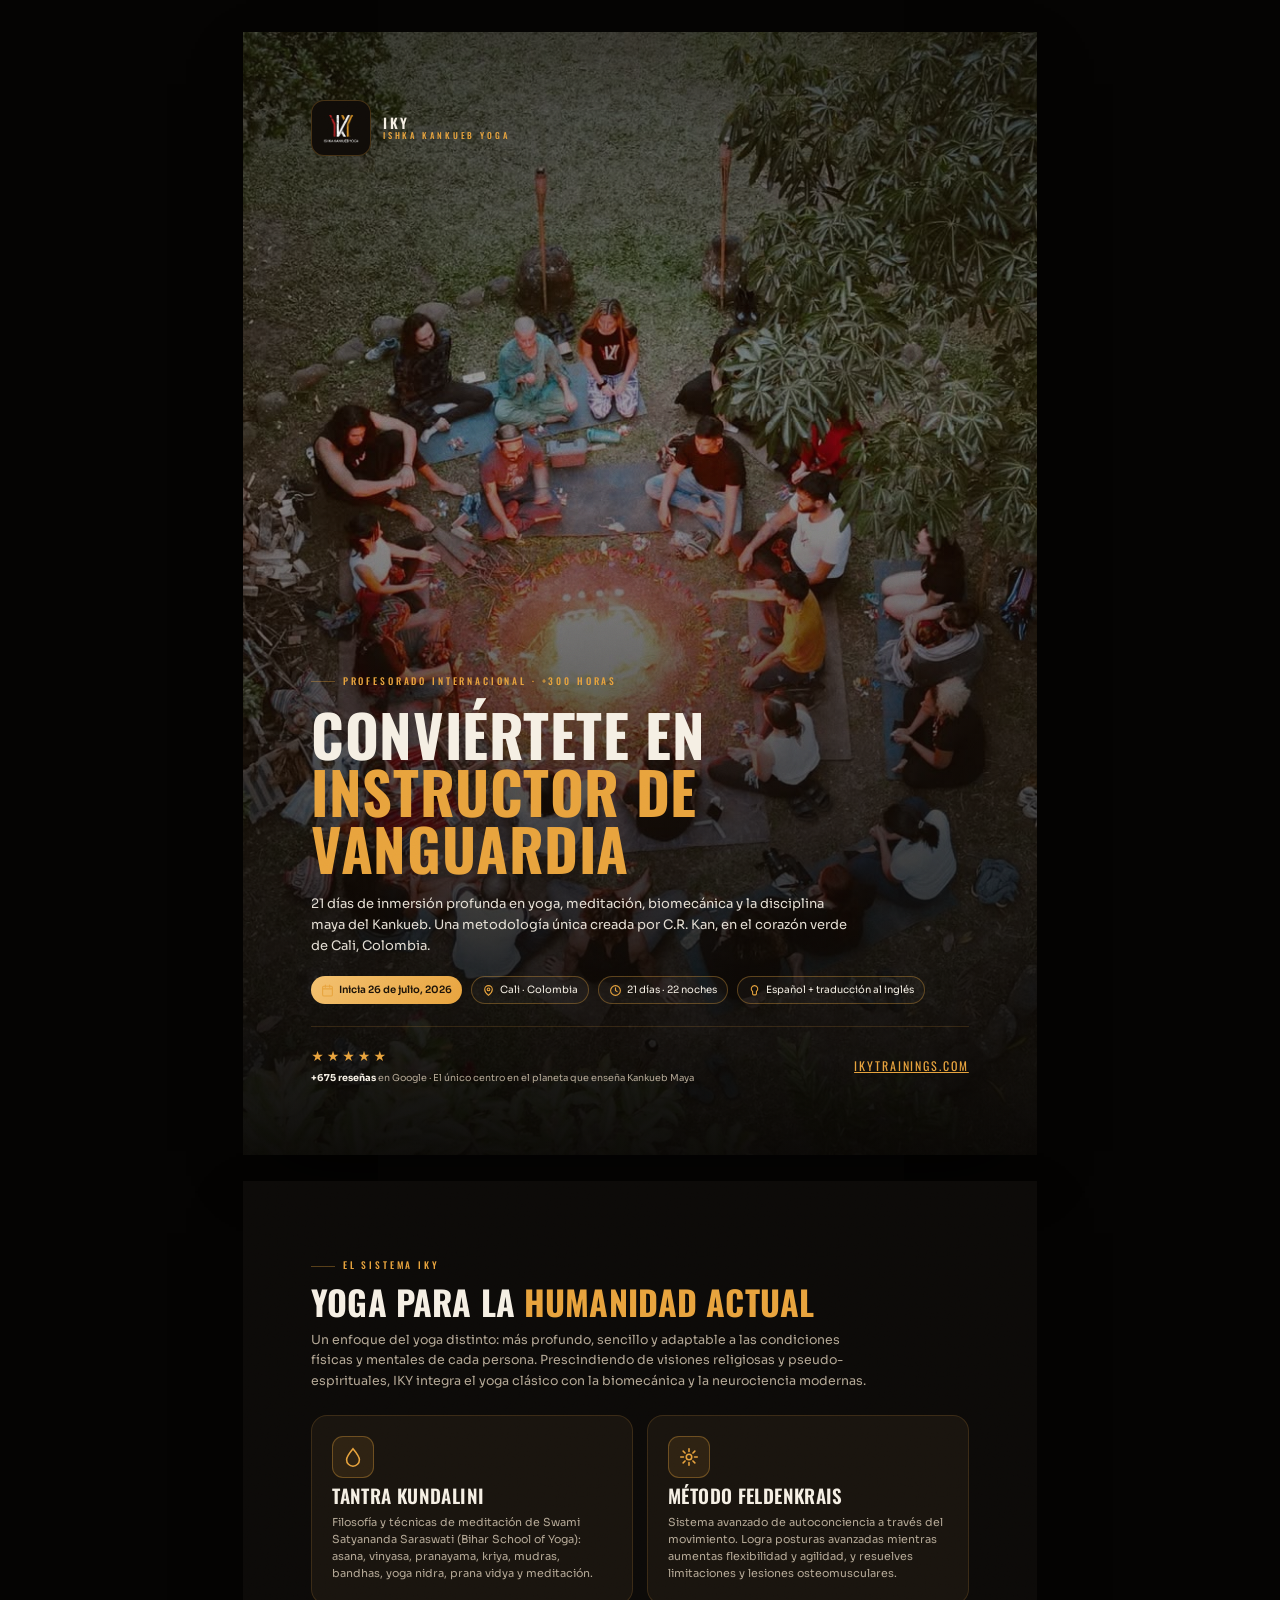
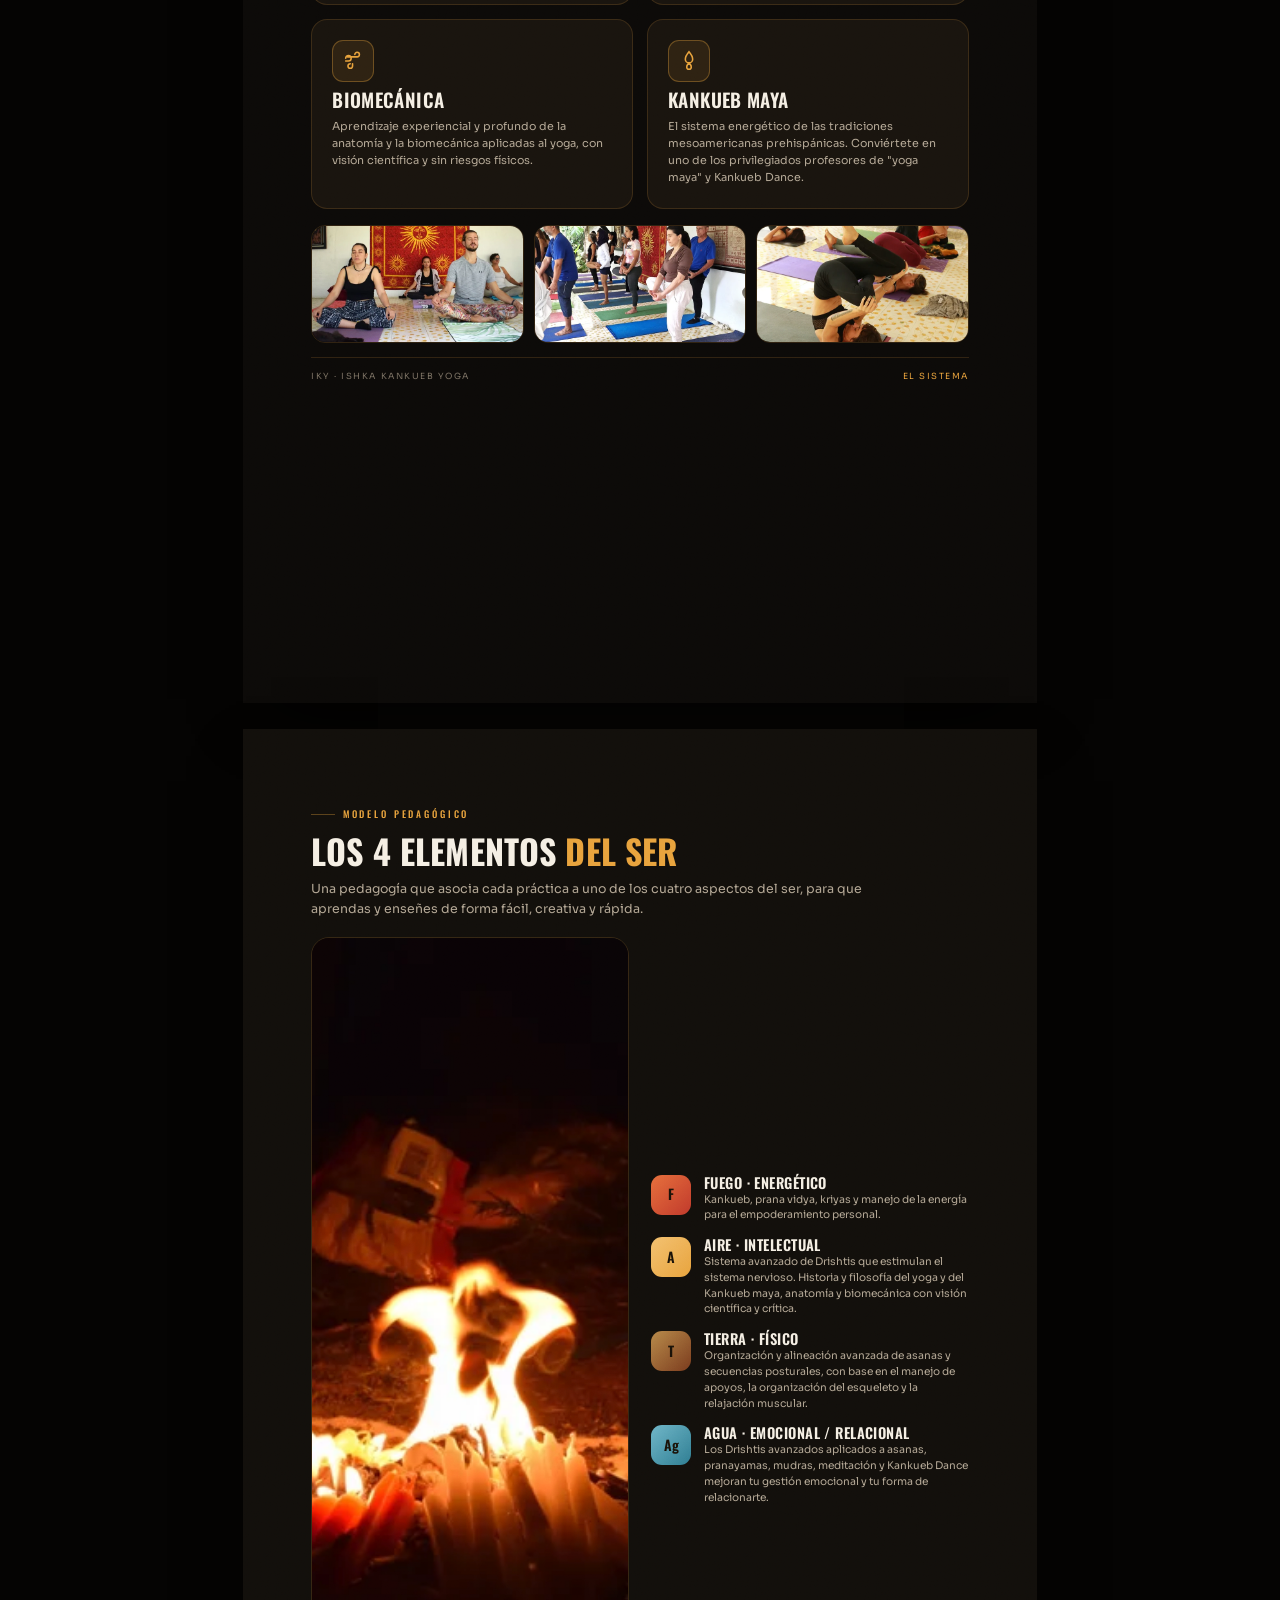
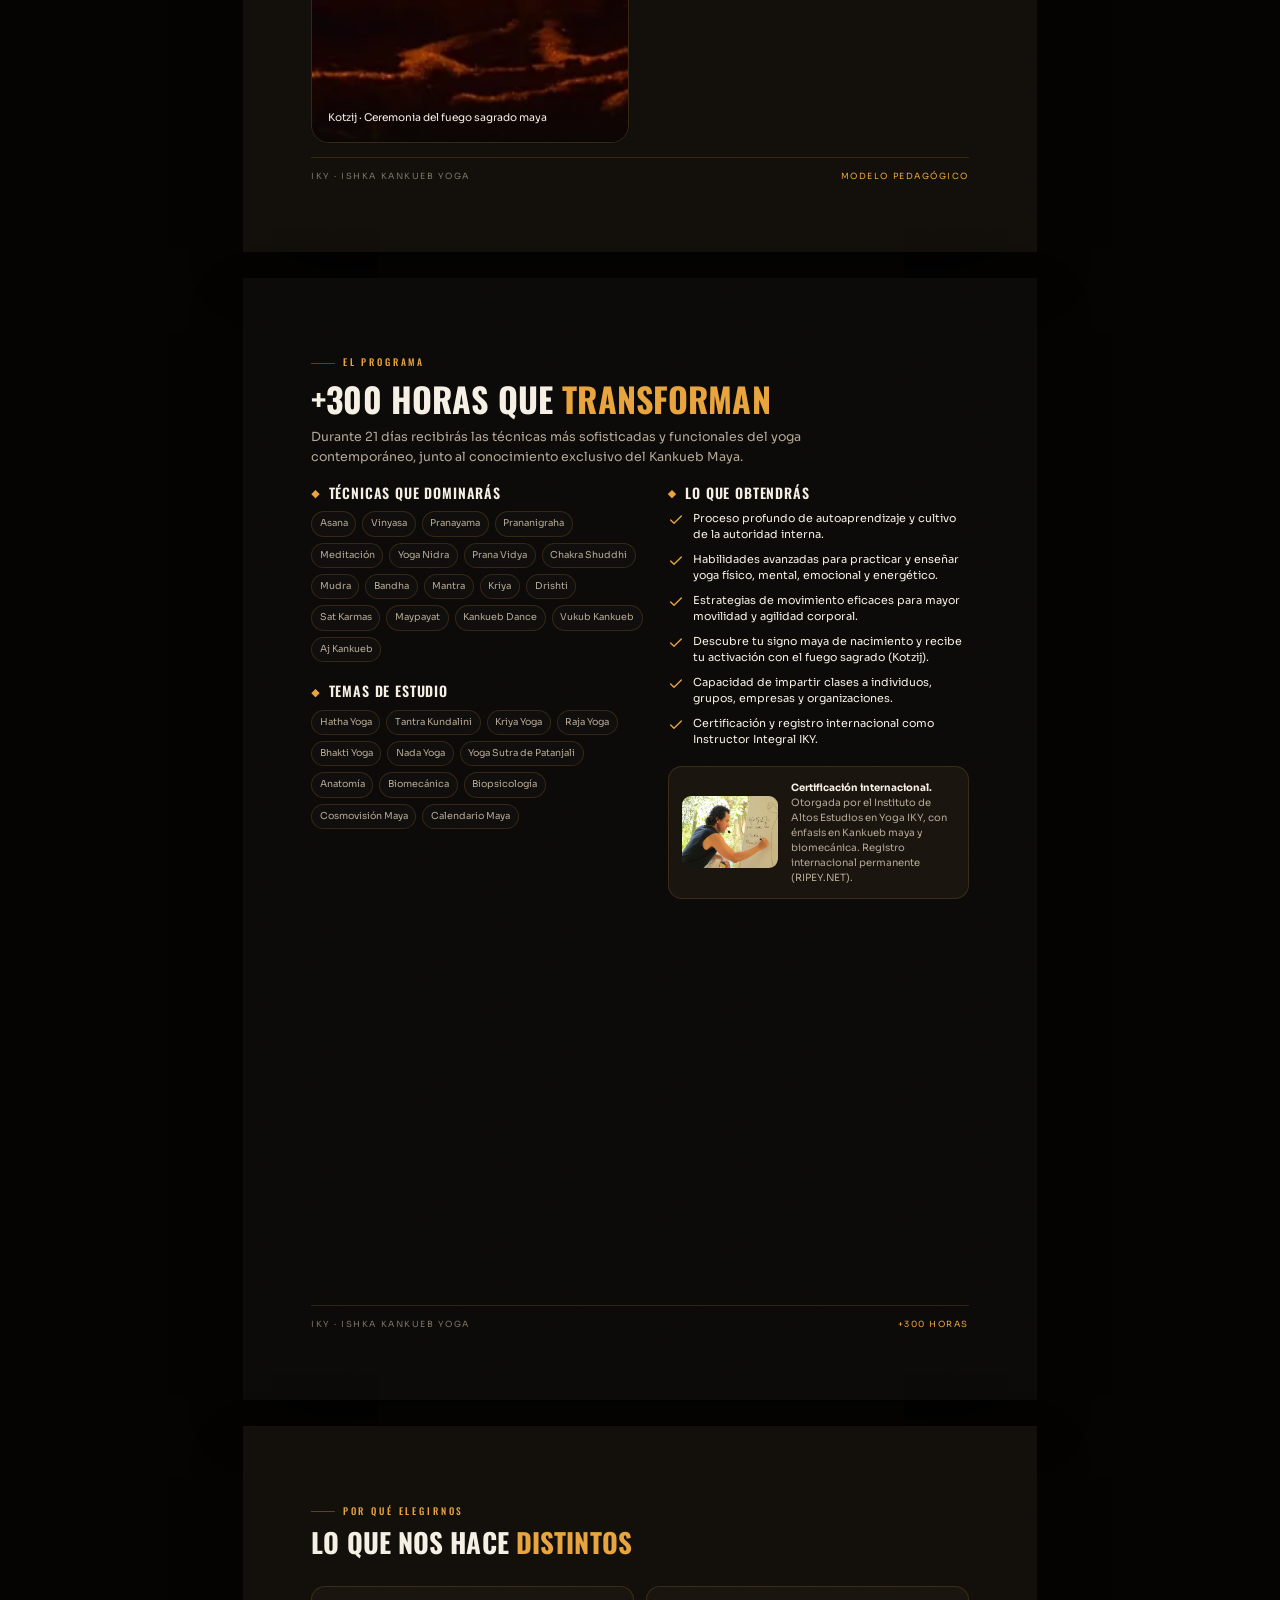
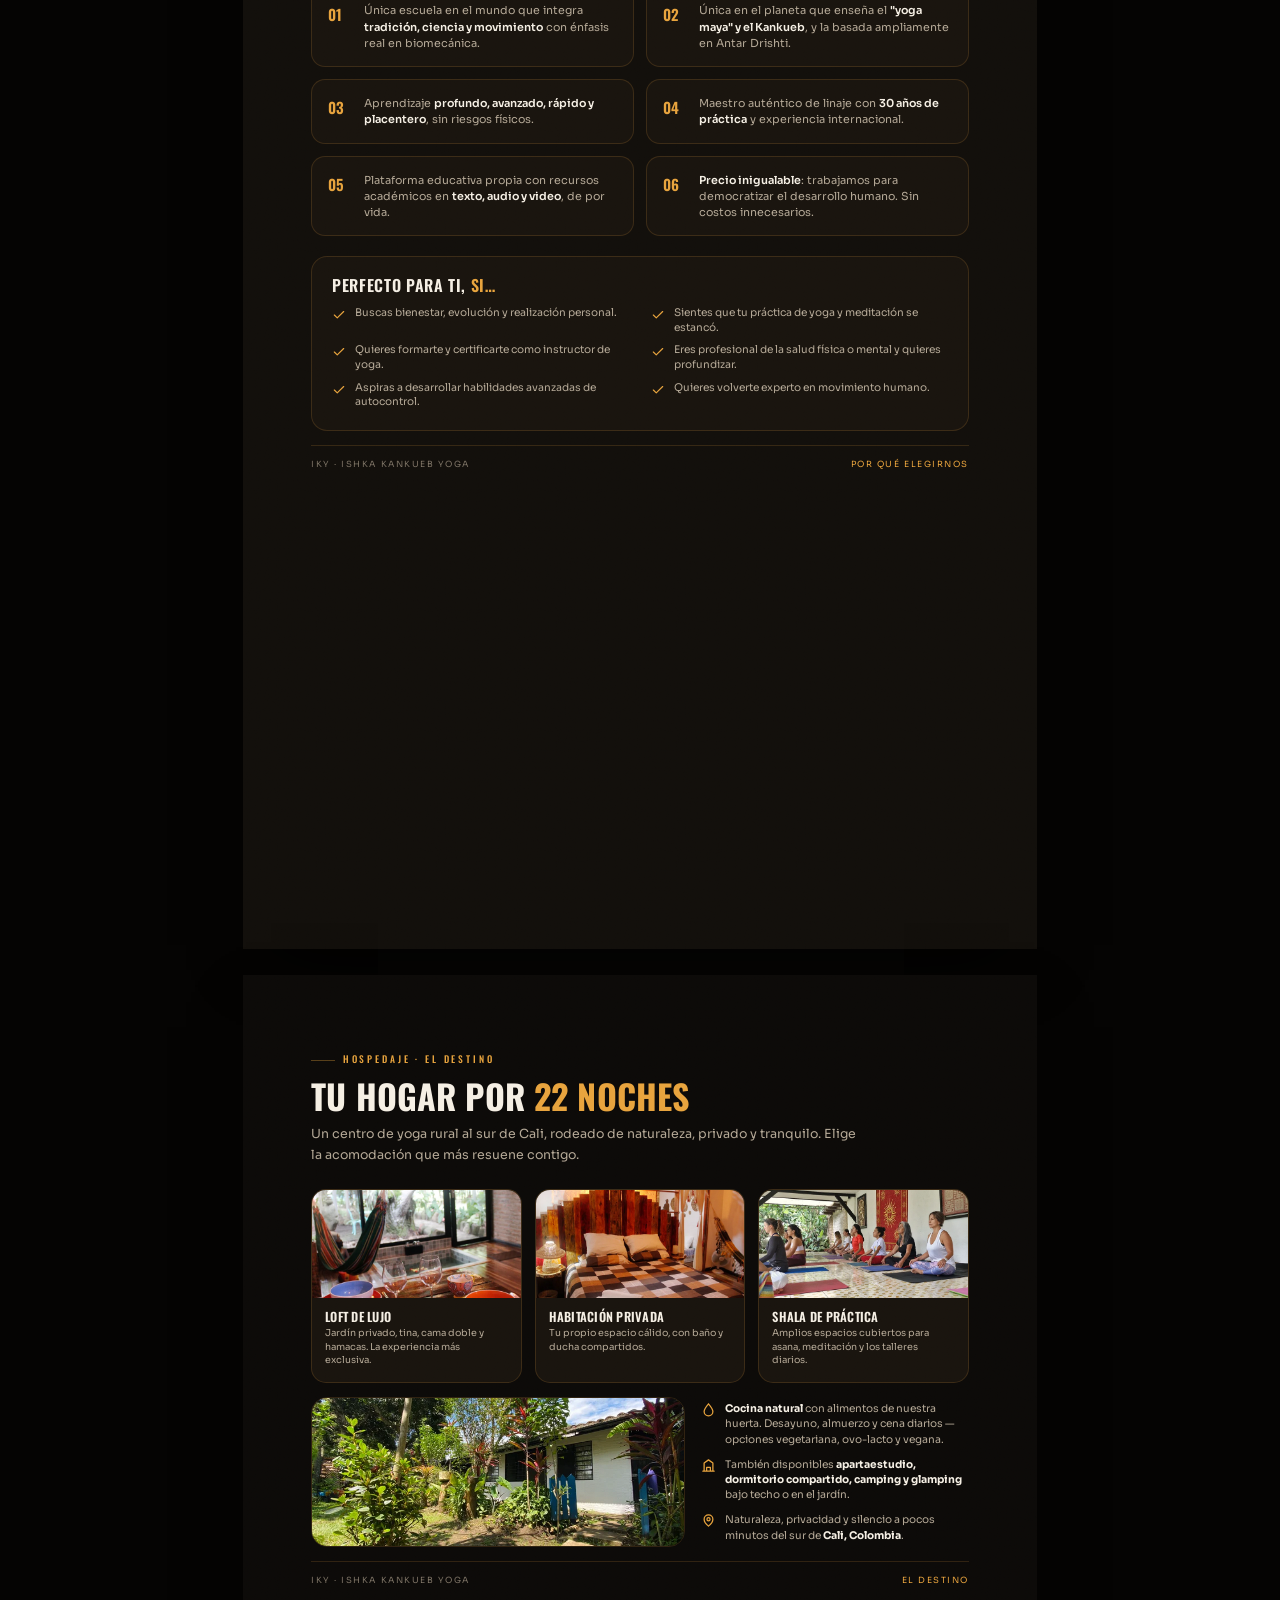
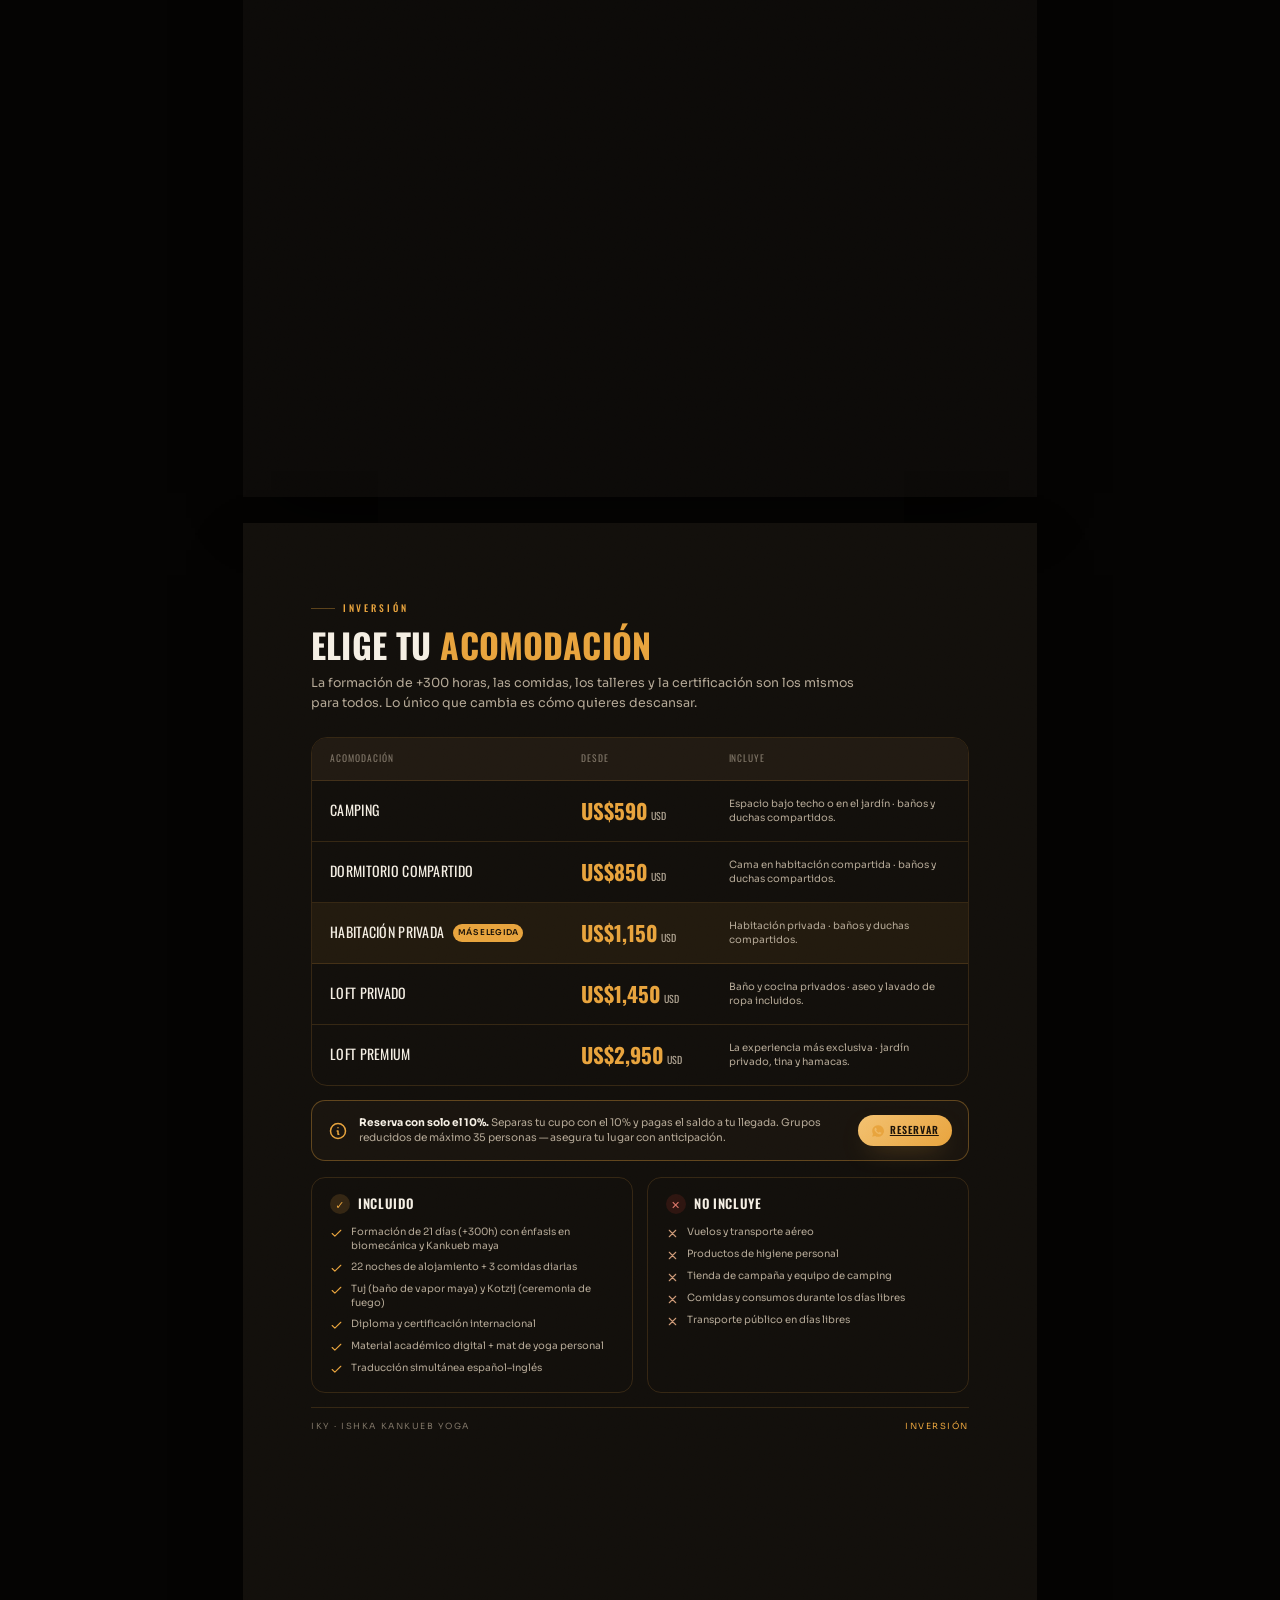
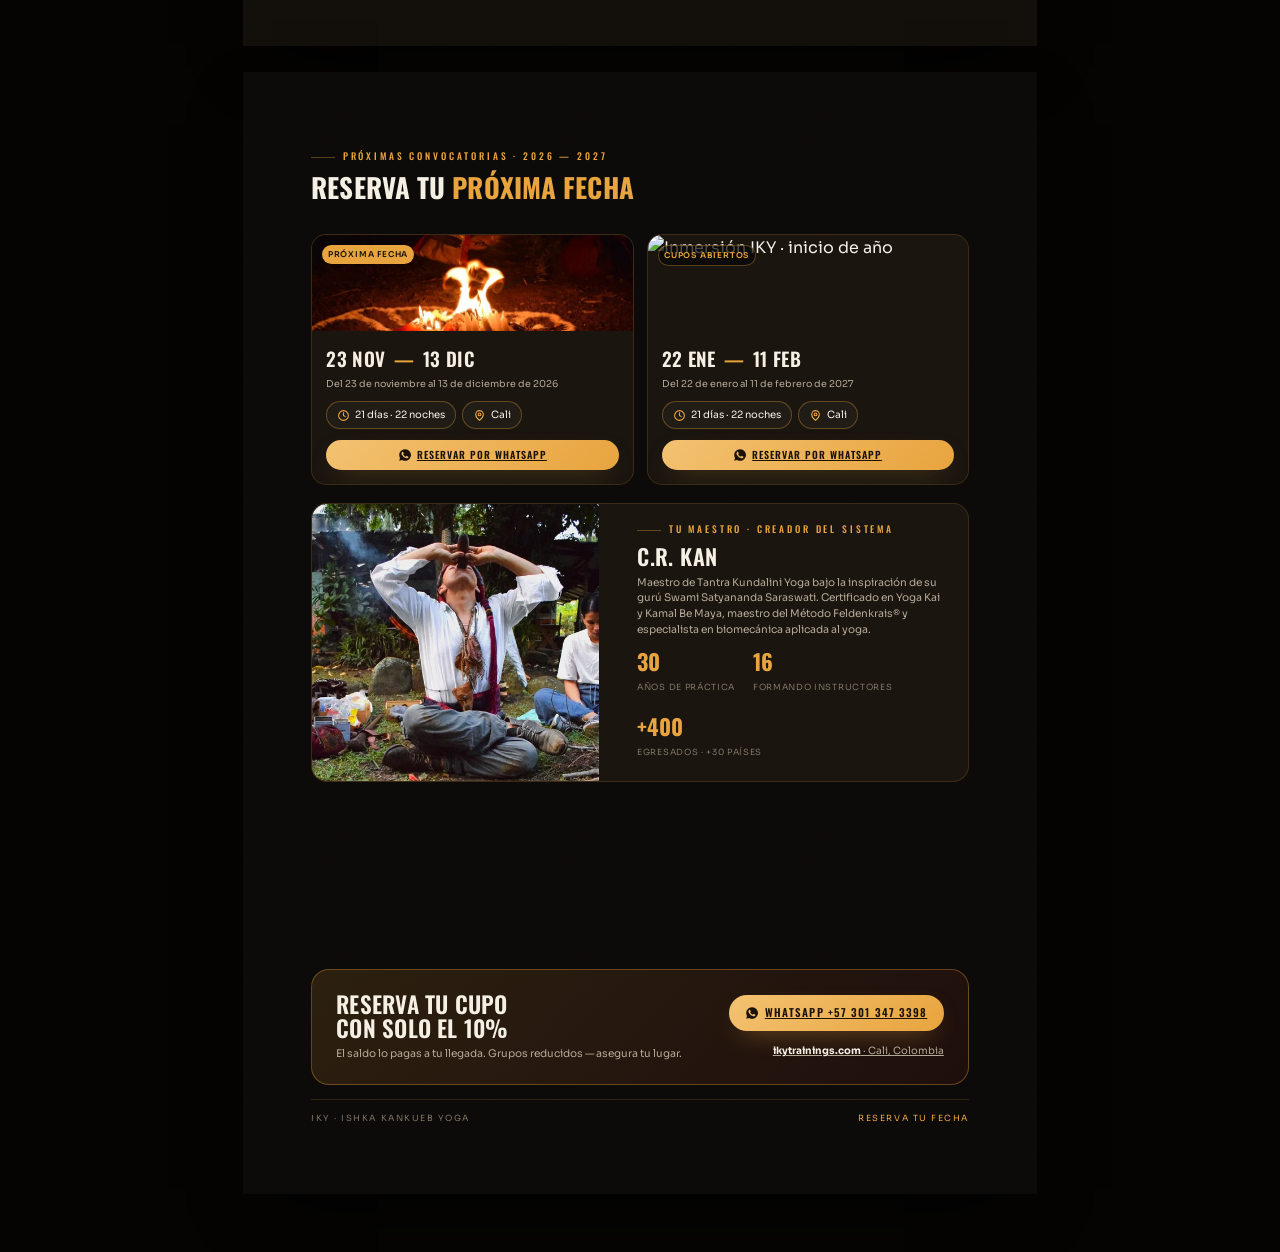
==== brochure/Brochure IKY-print.html @ 66e8e484 "Initial commit - IKY Trainings Website 2026" ====
<!DOCTYPE html>
<html lang="es">
<head>
<meta charset="UTF-8">
<meta name="viewport" content="width=device-width, initial-scale=1.0">
<title>IKY · Brochure — Profesorado Internacional de Yoga, Meditación y Kankueb Maya</title>
<link rel="stylesheet" href="brochure.css">
</head>
<body>

<!-- ============ PÁGINA 1 · PORTADA ============ -->
<section class="page cover" data-screen-label="01 · Portada">
  <div class="cover__bg"><img src="img/cover.jpg" alt="Ceremonia de fuego en el Ishka Center, Cali"></div>
  <div class="cover__veil"></div>
  <div class="cover__inner">
    <div class="cover__brand">
      <span class="cover__badge"><img src="img/logo.png" alt="IKY"></span>
      <span class="cover__brandtxt">IKY<small>Ishka Kankueb Yoga</small></span>
    </div>

    <div class="cover__center">
      <span class="eyebrow">Profesorado Internacional · +300 horas</span>
      <h1 class="cover__title">Conviértete en<em>instructor de vanguardia</em></h1>
      <p class="cover__sub">21 días de inmersión profunda en yoga, meditación, biomecánica y la disciplina maya del Kankueb. Una metodología única creada por C.R. Kan, en el corazón verde de Cali, Colombia.</p>
      <div class="cover__chips">
        <span class="chip chip--solid"><svg viewBox="0 0 24 24" fill="none" stroke="currentColor" stroke-width="2"><rect x="3" y="4" width="18" height="18" rx="2"/><path d="M3 9h18M8 2v4M16 2v4" stroke-linecap="round"/></svg> Inicia 26 de julio, 2026</span>
        <span class="chip"><svg viewBox="0 0 24 24" fill="none" stroke="currentColor" stroke-width="2"><path d="M12 21s-7-5.3-7-11a7 7 0 0 1 14 0c0 5.7-7 11-7 11Z"/><circle cx="12" cy="10" r="2.5"/></svg> Cali · Colombia</span>
        <span class="chip"><svg viewBox="0 0 24 24" fill="none" stroke="currentColor" stroke-width="2"><circle cx="12" cy="12" r="9"/><path d="M12 7v5l3 2" stroke-linecap="round"/></svg> 21 días · 22 noches</span>
        <span class="chip"><svg viewBox="0 0 24 24" fill="none" stroke="currentColor" stroke-width="2"><path d="M12 3a6 6 0 0 0-3.5 10.9V18a2 2 0 0 0 2 2h3a2 2 0 0 0 2-2v-4.1A6 6 0 0 0 12 3Z"/></svg> Español + traducción al inglés</span>
      </div>
      <div class="cover__foot">
        <div class="cover__rating">
          <span class="cover__stars">★★★★★</span>
          <small><b style="color:var(--text)">+675 reseñas</b> en Google · El único centro en el planeta que enseña Kankueb Maya</small>
        </div>
        <a href="https://ikytrainings.com" target="_blank" rel="noopener" class="cover__web">ikytrainings.com</a>
      </div>
    </div>
  </div>
</section>

<!-- ============ PÁGINA 2 · EL SISTEMA ============ -->
<section class="page" data-screen-label="02 · El Sistema">
  <div class="page__pad">
    <div class="shead">
      <span class="eyebrow">El Sistema IKY</span>
      <h2 class="section-title">Yoga para la <span class="gold">humanidad actual</span></h2>
      <p class="lead">Un enfoque del yoga distinto: más profundo, sencillo y adaptable a las condiciones físicas y mentales de cada persona. Prescindiendo de visiones religiosas y pseudo-espirituales, IKY integra el yoga clásico con la biomecánica y la neurociencia modernas.</p>
    </div>

    <div class="fgrid">
      <article class="fcard">
        <div class="fcard__ic"><svg viewBox="0 0 24 24" fill="none" stroke="currentColor" stroke-width="1.7"><path d="M12 3C7 9 5 12 5 15a7 7 0 0 0 14 0c0-3-2-6-7-12Z"/></svg></div>
        <h3>Tantra Kundalini</h3>
        <p>Filosofía y técnicas de meditación de Swami Satyananda Saraswati (Bihar School of Yoga): asana, vinyasa, pranayama, kriya, mudras, bandhas, yoga nidra, prana vidya y meditación.</p>
      </article>
      <article class="fcard">
        <div class="fcard__ic"><svg viewBox="0 0 24 24" fill="none" stroke="currentColor" stroke-width="1.7"><circle cx="12" cy="12" r="3"/><path d="M12 3v3M12 18v3M3 12h3M18 12h3M5.6 5.6l2.1 2.1M16.3 16.3l2.1 2.1M18.4 5.6l-2.1 2.1M7.7 16.3l-2.1 2.1" stroke-linecap="round"/></svg></div>
        <h3>Método Feldenkrais</h3>
        <p>Sistema avanzado de autoconciencia a través del movimiento. Logra posturas avanzadas mientras aumentas flexibilidad y agilidad, y resuelves limitaciones y lesiones osteomusculares.</p>
      </article>
      <article class="fcard">
        <div class="fcard__ic"><svg viewBox="0 0 24 24" fill="none" stroke="currentColor" stroke-width="1.7"><path d="M4 9a3 3 0 1 1 3 3H4M9 15a2.5 2.5 0 1 0 2.5 2.5V15M14 5a2.5 2.5 0 1 1 2.5 2.5H6" stroke-linecap="round" stroke-linejoin="round"/></svg></div>
        <h3>Biomecánica</h3>
        <p>Aprendizaje experiencial y profundo de la anatomía y la biomecánica aplicadas al yoga, con visión científica y sin riesgos físicos.</p>
      </article>
      <article class="fcard">
        <div class="fcard__ic"><svg viewBox="0 0 24 24" fill="none" stroke="currentColor" stroke-width="1.7"><path d="M12 2c2.5 3 4 5.5 4 8a4 4 0 0 1-8 0c0-2.5 1.5-5 4-8Z"/><path d="M12 14c1.5 1.5 2.5 3 2.5 4.5a2.5 2.5 0 0 1-5 0c0-1.5 1-3 2.5-4.5Z"/></svg></div>
        <h3>Kankueb Maya</h3>
        <p>El sistema energético de las tradiciones mesoamericanas prehispánicas. Conviértete en uno de los privilegiados profesores de "yoga maya" y Kankueb Dance.</p>
      </article>
    </div>

    <div class="strip">
      <figure><img src="img/meditacion.webp" alt="Meditación grupal"></figure>
      <figure><img src="img/asana-de-pie.webp" alt="Práctica de asana de pie"></figure>
      <figure><img src="img/asana-invertida.webp" alt="Práctica de inversiones"></figure>
    </div>

    <div class="pfoot"><span>IKY · Ishka Kankueb Yoga</span><span class="gold">El Sistema</span></div>
  </div>
</section>

<!-- ============ PÁGINA 3 · LOS 4 ELEMENTOS ============ -->
<section class="page page--alt" data-screen-label="03 · 4 Elementos">
  <div class="page__pad">
    <div class="shead">
      <span class="eyebrow">Modelo pedagógico</span>
      <h2 class="section-title">Los 4 elementos <span class="gold">del ser</span></h2>
      <p class="lead">Una pedagogía que asocia cada práctica a uno de los cuatro aspectos del ser, para que aprendas y enseñes de forma fácil, creativa y rápida.</p>
    </div>

    <div class="elgrid">
      <figure class="elgrid__media">
        <img src="img/fuego.webp" alt="Ceremonia de fuego maya">
        <figcaption>Kotzij · Ceremonia del fuego sagrado maya</figcaption>
      </figure>
      <div class="ellist">
        <div class="el el--fuego">
          <div class="el__dot">F</div>
          <div><h4>Fuego · Energético</h4><p>Kankueb, prana vidya, kriyas y manejo de la energía para el empoderamiento personal.</p></div>
        </div>
        <div class="el el--aire">
          <div class="el__dot">A</div>
          <div><h4>Aire · Intelectual</h4><p>Sistema avanzado de Drishtis que estimulan el sistema nervioso. Historia y filosofía del yoga y del Kankueb maya, anatomía y biomecánica con visión científica y crítica.</p></div>
        </div>
        <div class="el el--tierra">
          <div class="el__dot">T</div>
          <div><h4>Tierra · Físico</h4><p>Organización y alineación avanzada de asanas y secuencias posturales, con base en el manejo de apoyos, la organización del esqueleto y la relajación muscular.</p></div>
        </div>
        <div class="el el--agua">
          <div class="el__dot">Ag</div>
          <div><h4>Agua · Emocional / relacional</h4><p>Los Drishtis avanzados aplicados a asanas, pranayamas, mudras, meditación y Kankueb Dance mejoran tu gestión emocional y tu forma de relacionarte.</p></div>
        </div>
      </div>
    </div>

    <div class="pfoot"><span>IKY · Ishka Kankueb Yoga</span><span class="gold">Modelo pedagógico</span></div>
  </div>
</section>

<!-- ============ PÁGINA 4 · EL PROGRAMA ============ -->
<section class="page" data-screen-label="04 · El Programa">
  <div class="page__pad">
    <div class="shead">
      <span class="eyebrow">El Programa</span>
      <h2 class="section-title">+300 horas que <span class="gold">transforman</span></h2>
      <p class="lead">Durante 21 días recibirás las técnicas más sofisticadas y funcionales del yoga contemporáneo, junto al conocimiento exclusivo del Kankueb Maya.</p>
    </div>

    <div class="prog">
      <div>
        <h3><span class="k">◆</span> Técnicas que dominarás</h3>
        <div class="taglist">
          <span class="tag">Asana</span><span class="tag">Vinyasa</span><span class="tag">Pranayama</span>
          <span class="tag">Prananigraha</span><span class="tag">Meditación</span><span class="tag">Yoga Nidra</span>
          <span class="tag">Prana Vidya</span><span class="tag">Chakra Shuddhi</span><span class="tag">Mudra</span>
          <span class="tag">Bandha</span><span class="tag">Mantra</span><span class="tag">Kriya</span>
          <span class="tag">Drishti</span><span class="tag">Sat Karmas</span><span class="tag">Maypayat</span>
          <span class="tag">Kankueb Dance</span><span class="tag">Vukub Kankueb</span><span class="tag">Aj Kankueb</span>
        </div>
        <h3><span class="k">◆</span> Temas de estudio</h3>
        <div class="taglist">
          <span class="tag">Hatha Yoga</span><span class="tag">Tantra Kundalini</span><span class="tag">Kriya Yoga</span>
          <span class="tag">Raja Yoga</span><span class="tag">Bhakti Yoga</span><span class="tag">Nada Yoga</span>
          <span class="tag">Yoga Sutra de Patanjali</span><span class="tag">Anatomía</span><span class="tag">Biomecánica</span>
          <span class="tag">Biopsicología</span><span class="tag">Cosmovisión Maya</span><span class="tag">Calendario Maya</span>
        </div>
      </div>
      <div>
        <h3><span class="k">◆</span> Lo que obtendrás</h3>
        <ul class="checks">
          <li><svg viewBox="0 0 24 24" fill="none" stroke="currentColor" stroke-width="2"><path d="M20 6 9 17l-5-5" stroke-linecap="round" stroke-linejoin="round"/></svg> Proceso profundo de autoaprendizaje y cultivo de la autoridad interna.</li>
          <li><svg viewBox="0 0 24 24" fill="none" stroke="currentColor" stroke-width="2"><path d="M20 6 9 17l-5-5" stroke-linecap="round" stroke-linejoin="round"/></svg> Habilidades avanzadas para practicar y enseñar yoga físico, mental, emocional y energético.</li>
          <li><svg viewBox="0 0 24 24" fill="none" stroke="currentColor" stroke-width="2"><path d="M20 6 9 17l-5-5" stroke-linecap="round" stroke-linejoin="round"/></svg> Estrategias de movimiento eficaces para mayor movilidad y agilidad corporal.</li>
          <li><svg viewBox="0 0 24 24" fill="none" stroke="currentColor" stroke-width="2"><path d="M20 6 9 17l-5-5" stroke-linecap="round" stroke-linejoin="round"/></svg> Descubre tu signo maya de nacimiento y recibe tu activación con el fuego sagrado (Kotzij).</li>
          <li><svg viewBox="0 0 24 24" fill="none" stroke="currentColor" stroke-width="2"><path d="M20 6 9 17l-5-5" stroke-linecap="round" stroke-linejoin="round"/></svg> Capacidad de impartir clases a individuos, grupos, empresas y organizaciones.</li>
          <li><svg viewBox="0 0 24 24" fill="none" stroke="currentColor" stroke-width="2"><path d="M20 6 9 17l-5-5" stroke-linecap="round" stroke-linejoin="round"/></svg> Certificación y registro internacional como Instructor Integral IKY.</li>
        </ul>
        <div class="cert">
          <img src="img/ensenanza.webp" alt="Enseñanza del sistema IKY">
          <p><b>Certificación internacional.</b> Otorgada por el Instituto de Altos Estudios en Yoga IKY, con énfasis en Kankueb maya y biomecánica. Registro internacional permanente (RIPEY.NET).</p>
        </div>
      </div>
    </div>

    <div class="pfoot"><span>IKY · Ishka Kankueb Yoga</span><span class="gold">+300 horas</span></div>
  </div>
</section>

<!-- ============ PÁGINA 5 · POR QUÉ IKY ============ -->
<section class="page page--alt" data-screen-label="05 · Por qué IKY">
  <div class="page__pad">
    <div class="shead">
      <span class="eyebrow">Por qué elegirnos</span>
      <h2 class="section-title section-title--sm">Lo que nos hace <span class="gold">distintos</span></h2>
    </div>

    <div class="keys">
      <article class="key"><span class="key__n">01</span><p>Única escuela en el mundo que integra <b>tradición, ciencia y movimiento</b> con énfasis real en biomecánica.</p></article>
      <article class="key"><span class="key__n">02</span><p>Única en el planeta que enseña el <b>"yoga maya" y el Kankueb</b>, y la basada ampliamente en Antar Drishti.</p></article>
      <article class="key"><span class="key__n">03</span><p>Aprendizaje <b>profundo, avanzado, rápido y placentero</b>, sin riesgos físicos.</p></article>
      <article class="key"><span class="key__n">04</span><p>Maestro auténtico de linaje con <b>30 años de práctica</b> y experiencia internacional.</p></article>
      <article class="key"><span class="key__n">05</span><p>Plataforma educativa propia con recursos académicos en <b>texto, audio y video</b>, de por vida.</p></article>
      <article class="key"><span class="key__n">06</span><p><b>Precio inigualable</b>: trabajamos para democratizar el desarrollo humano. Sin costos innecesarios.</p></article>
    </div>

    <div class="forwhom">
      <h3>Perfecto para ti, <span class="gold">si…</span></h3>
      <ul class="fwlist">
        <li><svg viewBox="0 0 24 24" fill="none" stroke="currentColor" stroke-width="2"><path d="M20 6 9 17l-5-5" stroke-linecap="round" stroke-linejoin="round"/></svg> Buscas bienestar, evolución y realización personal.</li>
        <li><svg viewBox="0 0 24 24" fill="none" stroke="currentColor" stroke-width="2"><path d="M20 6 9 17l-5-5" stroke-linecap="round" stroke-linejoin="round"/></svg> Sientes que tu práctica de yoga y meditación se estancó.</li>
        <li><svg viewBox="0 0 24 24" fill="none" stroke="currentColor" stroke-width="2"><path d="M20 6 9 17l-5-5" stroke-linecap="round" stroke-linejoin="round"/></svg> Quieres formarte y certificarte como instructor de yoga.</li>
        <li><svg viewBox="0 0 24 24" fill="none" stroke="currentColor" stroke-width="2"><path d="M20 6 9 17l-5-5" stroke-linecap="round" stroke-linejoin="round"/></svg> Eres profesional de la salud física o mental y quieres profundizar.</li>
        <li><svg viewBox="0 0 24 24" fill="none" stroke="currentColor" stroke-width="2"><path d="M20 6 9 17l-5-5" stroke-linecap="round" stroke-linejoin="round"/></svg> Aspiras a desarrollar habilidades avanzadas de autocontrol.</li>
        <li><svg viewBox="0 0 24 24" fill="none" stroke="currentColor" stroke-width="2"><path d="M20 6 9 17l-5-5" stroke-linecap="round" stroke-linejoin="round"/></svg> Quieres volverte experto en movimiento humano.</li>
      </ul>
    </div>

    <div class="pfoot"><span>IKY · Ishka Kankueb Yoga</span><span class="gold">Por qué elegirnos</span></div>
  </div>
</section>

<!-- ============ PÁGINA 6 · EL DESTINO / HOSPEDAJE ============ -->
<section class="page" data-screen-label="06 · El destino">
  <div class="page__pad">
    <div class="shead">
      <span class="eyebrow">Hospedaje · El destino</span>
      <h2 class="section-title">Tu hogar por <span class="gold">22 noches</span></h2>
      <p class="lead">Un centro de yoga rural al sur de Cali, rodeado de naturaleza, privado y tranquilo. Elige la acomodación que más resuene contigo.</p>
    </div>

    <div class="acc">
      <article class="acard"><div class="acard__img"><img src="img/loft-lujo.webp" alt="Monoambiente de lujo"></div><div class="acard__b"><h4>Loft de lujo</h4><p>Jardín privado, tina, cama doble y hamacas. La experiencia más exclusiva.</p></div></article>
      <article class="acard"><div class="acard__img"><img src="img/habitacion.webp" alt="Habitación privada"></div><div class="acard__b"><h4>Habitación privada</h4><p>Tu propio espacio cálido, con baño y ducha compartidos.</p></div></article>
      <article class="acard"><div class="acard__img"><img src="img/shala.webp" alt="Shala de práctica"></div><div class="acard__b"><h4>Shala de práctica</h4><p>Amplios espacios cubiertos para asana, meditación y los talleres diarios.</p></div></article>
    </div>

    <div class="destlede">
      <figure><img src="img/centro.webp" alt="Jardín del Ishka Center"></figure>
      <div class="destlede__notes">
        <div class="note"><svg viewBox="0 0 24 24" fill="none" stroke="currentColor" stroke-width="2"><path d="M12 3C7 9 5 12 5 15a7 7 0 0 0 14 0c0-3-2-6-7-12Z"/></svg><span><b style="color:var(--text)">Cocina natural</b> con alimentos de nuestra huerta. Desayuno, almuerzo y cena diarios — opciones vegetariana, ovo-lacto y vegana.</span></div>
        <div class="note"><svg viewBox="0 0 24 24" fill="none" stroke="currentColor" stroke-width="2"><path d="M3 21h18M5 21V8l7-5 7 5v13M9 21v-6h6v6" stroke-linecap="round" stroke-linejoin="round"/></svg><span>También disponibles <b style="color:var(--text)">apartaestudio, dormitorio compartido, camping y glamping</b> bajo techo o en el jardín.</span></div>
        <div class="note"><svg viewBox="0 0 24 24" fill="none" stroke="currentColor" stroke-width="2"><path d="M12 21s-7-5.3-7-11a7 7 0 0 1 14 0c0 5.7-7 11-7 11Z"/><circle cx="12" cy="10" r="2.5"/></svg><span>Naturaleza, privacidad y silencio a pocos minutos del sur de <b style="color:var(--text)">Cali, Colombia</b>.</span></div>
      </div>
    </div>

    <div class="pfoot"><span>IKY · Ishka Kankueb Yoga</span><span class="gold">El destino</span></div>
  </div>
</section>

<!-- ============ PÁGINA 7 · INVERSIÓN ============ -->
<section class="page page--alt" data-screen-label="07 · Inversión">
  <div class="page__pad">
    <div class="shead">
      <span class="eyebrow">Inversión</span>
      <h2 class="section-title">Elige tu <span class="gold">acomodación</span></h2>
      <p class="lead">La formación de +300 horas, las comidas, los talleres y la certificación son los mismos para todos. Lo único que cambia es cómo quieres descansar.</p>
    </div>

    <div class="ptable">
      <div class="prow prow--head">
        <span>Acomodación</span><span>Desde</span><span>Incluye</span>
      </div>
      <div class="prow">
        <span class="prow__name">Camping</span>
        <span class="prow__price">US$590<span>USD</span></span>
        <span class="prow__desc">Espacio bajo techo o en el jardín · baños y duchas compartidos.</span>
      </div>
      <div class="prow">
        <span class="prow__name">Dormitorio compartido</span>
        <span class="prow__price">US$850<span>USD</span></span>
        <span class="prow__desc">Cama en habitación compartida · baños y duchas compartidos.</span>
      </div>
      <div class="prow prow--feat">
        <span class="prow__name">Habitación privada <span class="badge">Más elegida</span></span>
        <span class="prow__price">US$1,150<span>USD</span></span>
        <span class="prow__desc">Habitación privada · baños y duchas compartidos.</span>
      </div>
      <div class="prow">
        <span class="prow__name">Loft privado</span>
        <span class="prow__price">US$1,450<span>USD</span></span>
        <span class="prow__desc">Baño y cocina privados · aseo y lavado de ropa incluidos.</span>
      </div>
      <div class="prow">
        <span class="prow__name">Loft Premium</span>
        <span class="prow__price">US$2,950<span>USD</span></span>
        <span class="prow__desc">La experiencia más exclusiva · jardín privado, tina y hamacas.</span>
      </div>
    </div>

    <div class="same-note">
      <svg viewBox="0 0 24 24" fill="none" stroke="currentColor" stroke-width="1.8"><circle cx="12" cy="12" r="9"/><path d="M12 8h.01M11 12h1v4h1" stroke-linecap="round" stroke-linejoin="round"/></svg>
      <p><b>Reserva con solo el 10%.</b> Separas tu cupo con el 10% y pagas el saldo a tu llegada. Grupos reducidos de máximo 35 personas — asegura tu lugar con anticipación.</p>
      <a href="https://wa.me/573013473398?text=Hola%20IKY%2C%20quiero%20reservar%20mi%20cupo%20con%20el%2010%25.%20%C2%BFMe%20ayudan%20a%20elegir%20mi%20acomodaci%C3%B3n%3F" target="_blank" rel="noopener" class="btn btn--gold same-note__btn"><svg class="wa" viewBox="0 0 24 24" fill="currentColor"><path d="M12 2a10 10 0 0 0-8.6 15l-1.3 4.8 4.9-1.3A10 10 0 1 0 12 2Zm5.8 14.2c-.2.7-1.4 1.3-2 1.4-.5.1-1.2.1-1.9-.1-.4-.1-1-.3-1.7-.6-3-1.3-4.9-4.3-5-4.5-.2-.2-1.2-1.6-1.2-3s.7-2.1 1-2.4c.3-.3.6-.4.8-.4h.6c.2 0 .4 0 .6.5l.8 2c.1.1.1.3 0 .5l-.4.5-.3.4c-.1.1-.3.3-.1.6.2.3.8 1.3 1.7 2.1 1.2 1 2.1 1.4 2.4 1.5.3.1.5.1.7-.1l.8-1c.2-.2.4-.2.6-.1l2 .9c.2.1.4.2.4.3.1.2.1.7-.1 1.3Z"/></svg> Reservar</a>
    </div>

    <div class="incl">
      <div class="incl__box yes">
        <h3><span class="ic">✓</span> Incluido</h3>
        <ul>
          <li><svg viewBox="0 0 24 24" fill="none" stroke="currentColor" stroke-width="2"><path d="M20 6 9 17l-5-5" stroke-linecap="round" stroke-linejoin="round"/></svg> Formación de 21 días (+300h) con énfasis en biomecánica y Kankueb maya</li>
          <li><svg viewBox="0 0 24 24" fill="none" stroke="currentColor" stroke-width="2"><path d="M20 6 9 17l-5-5" stroke-linecap="round" stroke-linejoin="round"/></svg> 22 noches de alojamiento + 3 comidas diarias</li>
          <li><svg viewBox="0 0 24 24" fill="none" stroke="currentColor" stroke-width="2"><path d="M20 6 9 17l-5-5" stroke-linecap="round" stroke-linejoin="round"/></svg> Tuj (baño de vapor maya) y Kotzij (ceremonia de fuego)</li>
          <li><svg viewBox="0 0 24 24" fill="none" stroke="currentColor" stroke-width="2"><path d="M20 6 9 17l-5-5" stroke-linecap="round" stroke-linejoin="round"/></svg> Diploma y certificación internacional</li>
          <li><svg viewBox="0 0 24 24" fill="none" stroke="currentColor" stroke-width="2"><path d="M20 6 9 17l-5-5" stroke-linecap="round" stroke-linejoin="round"/></svg> Material académico digital + mat de yoga personal</li>
          <li><svg viewBox="0 0 24 24" fill="none" stroke="currentColor" stroke-width="2"><path d="M20 6 9 17l-5-5" stroke-linecap="round" stroke-linejoin="round"/></svg> Traducción simultánea español–inglés</li>
        </ul>
      </div>
      <div class="incl__box no">
        <h3><span class="ic">✕</span> No incluye</h3>
        <ul>
          <li><svg viewBox="0 0 24 24" fill="none" stroke="currentColor" stroke-width="2"><path d="M18 6 6 18M6 6l12 12" stroke-linecap="round"/></svg> Vuelos y transporte aéreo</li>
          <li><svg viewBox="0 0 24 24" fill="none" stroke="currentColor" stroke-width="2"><path d="M18 6 6 18M6 6l12 12" stroke-linecap="round"/></svg> Productos de higiene personal</li>
          <li><svg viewBox="0 0 24 24" fill="none" stroke="currentColor" stroke-width="2"><path d="M18 6 6 18M6 6l12 12" stroke-linecap="round"/></svg> Tienda de campaña y equipo de camping</li>
          <li><svg viewBox="0 0 24 24" fill="none" stroke="currentColor" stroke-width="2"><path d="M18 6 6 18M6 6l12 12" stroke-linecap="round"/></svg> Comidas y consumos durante los días libres</li>
          <li><svg viewBox="0 0 24 24" fill="none" stroke="currentColor" stroke-width="2"><path d="M18 6 6 18M6 6l12 12" stroke-linecap="round"/></svg> Transporte público en días libres</li>
        </ul>
      </div>
    </div>

    <div class="pfoot"><span>IKY · Ishka Kankueb Yoga</span><span class="gold">Inversión</span></div>
  </div>
</section>

<!-- ============ PÁGINA 8 · FECHAS · MAESTRO · CTA ============ -->
<section class="page" data-screen-label="08 · Fechas y reserva">
  <div class="page__pad">
    <div class="shead">
      <span class="eyebrow">Próximas convocatorias · 2026 — 2027</span>
      <h2 class="section-title section-title--sm">Reserva tu <span class="gold">próxima fecha</span></h2>
    </div>

    <div class="dates">
      <article class="dcard">
        <div class="dcard__media"><span class="dcard__tag">Próxima fecha</span><img src="img/fuego.webp" alt="Inmersión IKY · cierre de año"></div>
        <div class="dcard__b">
          <div class="dcard__range">23 Nov <span class="sep">—</span> 13 Dic</div>
          <p class="dcard__full">Del 23 de noviembre al 13 de diciembre de 2026</p>
          <div class="dcard__meta">
            <span class="chip"><svg viewBox="0 0 24 24" fill="none" stroke="currentColor" stroke-width="2"><circle cx="12" cy="12" r="9"/><path d="M12 7v5l3 2" stroke-linecap="round"/></svg> 21 días · 22 noches</span>
            <span class="chip"><svg viewBox="0 0 24 24" fill="none" stroke="currentColor" stroke-width="2"><path d="M12 21s-7-5.3-7-11a7 7 0 0 1 14 0c0 5.7-7 11-7 11Z"/><circle cx="12" cy="10" r="2.5"/></svg> Cali</span>
          </div>
          <a href="https://wa.me/573013473398?text=Hola%20IKY%2C%20quiero%20reservar%20mi%20cupo%20del%20profesorado%20del%2023%20de%20noviembre%20al%2013%20de%20diciembre%20de%202026.%20%C2%BFMe%20dan%20m%C3%A1s%20informaci%C3%B3n%3F" target="_blank" rel="noopener" class="btn btn--gold btn--block"><svg class="wa" viewBox="0 0 24 24" fill="currentColor"><path d="M12 2a10 10 0 0 0-8.6 15l-1.3 4.8 4.9-1.3A10 10 0 1 0 12 2Zm5.8 14.2c-.2.7-1.4 1.3-2 1.4-.5.1-1.2.1-1.9-.1-.4-.1-1-.3-1.7-.6-3-1.3-4.9-4.3-5-4.5-.2-.2-1.2-1.6-1.2-3s.7-2.1 1-2.4c.3-.3.6-.4.8-.4h.6c.2 0 .4 0 .6.5l.8 2c.1.1.1.3 0 .5l-.4.5-.3.4c-.1.1-.3.3-.1.6.2.3.8 1.3 1.7 2.1 1.2 1 2.1 1.4 2.4 1.5.3.1.5.1.7-.1l.8-1c.2-.2.4-.2.6-.1l2 .9c.2.1.4.2.4.3.1.2.1.7-.1 1.3Z"/></svg> Reservar por WhatsApp</a>
        </div>
      </article>
      <article class="dcard">
        <div class="dcard__media"><span class="dcard__tag dcard__tag--muted">Cupos abiertos</span><img src="img/grupo-yoga.jpg" alt="Inmersión IKY · inicio de año"></div>
        <div class="dcard__b">
          <div class="dcard__range">22 Ene <span class="sep">—</span> 11 Feb</div>
          <p class="dcard__full">Del 22 de enero al 11 de febrero de 2027</p>
          <div class="dcard__meta">
            <span class="chip"><svg viewBox="0 0 24 24" fill="none" stroke="currentColor" stroke-width="2"><circle cx="12" cy="12" r="9"/><path d="M12 7v5l3 2" stroke-linecap="round"/></svg> 21 días · 22 noches</span>
            <span class="chip"><svg viewBox="0 0 24 24" fill="none" stroke="currentColor" stroke-width="2"><path d="M12 21s-7-5.3-7-11a7 7 0 0 1 14 0c0 5.7-7 11-7 11Z"/><circle cx="12" cy="10" r="2.5"/></svg> Cali</span>
          </div>
          <a href="https://wa.me/573013473398?text=Hola%20IKY%2C%20quiero%20reservar%20mi%20cupo%20del%20profesorado%20del%2022%20de%20enero%20al%2011%20de%20febrero%20de%202027.%20%C2%BFMe%20dan%20m%C3%A1s%20informaci%C3%B3n%3F" target="_blank" rel="noopener" class="btn btn--gold btn--block"><svg class="wa" viewBox="0 0 24 24" fill="currentColor"><path d="M12 2a10 10 0 0 0-8.6 15l-1.3 4.8 4.9-1.3A10 10 0 1 0 12 2Zm5.8 14.2c-.2.7-1.4 1.3-2 1.4-.5.1-1.2.1-1.9-.1-.4-.1-1-.3-1.7-.6-3-1.3-4.9-4.3-5-4.5-.2-.2-1.2-1.6-1.2-3s.7-2.1 1-2.4c.3-.3.6-.4.8-.4h.6c.2 0 .4 0 .6.5l.8 2c.1.1.1.3 0 .5l-.4.5-.3.4c-.1.1-.3.3-.1.6.2.3.8 1.3 1.7 2.1 1.2 1 2.1 1.4 2.4 1.5.3.1.5.1.7-.1l.8-1c.2-.2.4-.2.6-.1l2 .9c.2.1.4.2.4.3.1.2.1.7-.1 1.3Z"/></svg> Reservar por WhatsApp</a>
        </div>
      </article>
    </div>

    <div class="maestro">
      <figure><img src="img/maestro-ceremonia.webp" alt="C.R. Kan, creador del sistema IKY"></figure>
      <div class="maestro__b">
        <span class="eyebrow">Tu maestro · Creador del sistema</span>
        <h3>C.R. Kan</h3>
        <p>Maestro de Tantra Kundalini Yoga bajo la inspiración de su gurú Swami Satyananda Saraswati. Certificado en Yoga Kai y Kamal Be Maya, maestro del Método Feldenkrais® y especialista en biomecánica aplicada al yoga.</p>
        <div class="mstats">
          <div class="mstat"><b>30</b><span>Años de práctica</span></div>
          <div class="mstat"><b>16</b><span>Formando instructores</span></div>
          <div class="mstat"><b>+400</b><span>Egresados · +30 países</span></div>
        </div>
      </div>
    </div>

    <div class="cta">
      <div class="cta__t">
        <h3>Reserva tu cupo<br>con solo el 10%</h3>
        <p>El saldo lo pagas a tu llegada. Grupos reducidos — asegura tu lugar.</p>
      </div>
      <div class="cta__actions">
        <a href="https://wa.me/573013473398?text=Hola%20IKY%2C%20quiero%20reservar%20mi%20cupo%20en%20el%20Profesorado%20Internacional%20con%20el%2010%25.%20%C2%BFMe%20dan%20m%C3%A1s%20informaci%C3%B3n%3F" target="_blank" rel="noopener" class="btn btn--gold"><svg class="wa" viewBox="0 0 24 24" fill="currentColor"><path d="M12 2a10 10 0 0 0-8.6 15l-1.3 4.8 4.9-1.3A10 10 0 1 0 12 2Zm5.8 14.2c-.2.7-1.4 1.3-2 1.4-.5.1-1.2.1-1.9-.1-.4-.1-1-.3-1.7-.6-3-1.3-4.9-4.3-5-4.5-.2-.2-1.2-1.6-1.2-3s.7-2.1 1-2.4c.3-.3.6-.4.8-.4h.6c.2 0 .4 0 .6.5l.8 2c.1.1.1.3 0 .5l-.4.5-.3.4c-.1.1-.3.3-.1.6.2.3.8 1.3 1.7 2.1 1.2 1 2.1 1.4 2.4 1.5.3.1.5.1.7-.1l.8-1c.2-.2.4-.2.6-.1l2 .9c.2.1.4.2.4.3.1.2.1.7-.1 1.3Z"/></svg> WhatsApp +57 301 347 3398</a>
        <a href="https://ikytrainings.com" target="_blank" rel="noopener" class="cta__contact"><b>ikytrainings.com</b> · Cali, Colombia</a>
      </div>
    </div>

    <div class="pfoot"><span>IKY · Ishka Kankueb Yoga</span><span class="gold">Reserva tu fecha</span></div>
  </div>
</section>

<script>
(async () => {
  // Prepend so page-supplied @page / break rules (deck-stage's margin:0,
  // author CSS) keep source-order precedence over the baseline.
  const baseCss = document.createElement('style');
  baseCss.textContent = "@media print {\n  @page { margin: 0.5cm; }\n  html, body { print-color-adjust: exact; -webkit-print-color-adjust: exact; }\n  section, article, figure, table { break-inside: avoid; }\n  *, *::before, *::after {\n    animation-delay: -99s !important; animation-duration: .001s !important;\n    animation-iteration-count: 1 !important; animation-fill-mode: both !important;\n    animation-play-state: running !important; transition-duration: 0s !important;\n  }\n}";
  document.head.prepend(baseCss);
  if (document.readyState === 'loading') {
    await new Promise((r) => document.addEventListener('DOMContentLoaded', r, { once: true }));
  }
  let ds = document.querySelector('deck-stage');
  // whenDefined never resolves when nothing registers the element, so only
  // await it when a <deck-stage> tag exists (and race a timeout regardless).
  if (ds && !customElements.get('deck-stage')) {
    try {
      await Promise.race([
        customElements.whenDefined('deck-stage'),
        new Promise((r) => setTimeout(r, 3000)),
      ]);
    } catch (e) {}
    ds = document.querySelector('deck-stage');
  }
  // dc-runtime assigns window.DCLogic at init and mounts into #dc-root on
  // DOMContentLoaded; settle on that subtree so React has rendered before
  // print(). Non-DC pages fall through to weighing body.
  const isDc = !ds && 'DCLogic' in window;
  const settleRoot = ds || (isDc ? document.getElementById('dc-root') : null) || document.body;
  if (settleRoot) {
    // Weigh only content children — skip script/style/template so inline
    // Babel/CSS doesn't register as stable "content" before the framework
    // has mounted anything.
    const MEDIA = 'img,svg,canvas,video,picture,iframe,embed,object';
    const weigh = () => {
      let text = 0, media = 0;
      for (const c of settleRoot.children) {
        const t = c.tagName;
        if (t === 'SCRIPT' || t === 'STYLE' || t === 'TEMPLATE') continue;
        text += (c.textContent || '').trim().length;
        media += c.querySelectorAll(MEDIA).length + (c.matches(MEDIA) ? 1 : 0);
      }
      return text + media * 100;
    };
    // "Non-zero and stable" alone is not sufficient to mean rendered: generic
    // body can carry a static shell while async main content is pending, and
    // #dc-root can carry the root DC's static text while child refs are still
    // .sc-placeholder boxes. Gate generic on readyState 'complete', and never
    // accept stability while a dc-runtime placeholder is present.
    const isGeneric = settleRoot === document.body;
    const deadline = Date.now() + 15000;
    let last = -1, stable = 0;
    while (Date.now() < deadline) {
      const n = weigh();
      const ready =
        (!isGeneric || document.readyState === 'complete') &&
        !settleRoot.querySelector('.sc-placeholder');
      if (n > 0 && n === last && ready) { if (++stable >= 2) break; } else { stable = 0; }
      last = n;
      await new Promise((r) => setTimeout(r, 250));
    }
  }
  try { await document.fonts.ready; } catch (e) {}
  // Jump every animation to its end state so print() never captures a slide
  // mid-entrance. Ordering matters: the 0s-transition style must be live
  // BEFORE data-deck-active is set so attribute-keyed transitions don't
  // start a (now-0s) run from the pre-active base.
  const st = document.createElement('style');
  st.textContent = '*,*::before,*::after{animation-delay:-99s !important;animation-duration:.001s !important;animation-iteration-count:1 !important;animation-fill-mode:both !important;animation-play-state:running !important;transition-duration:0s !important}';
  document.head.appendChild(st);
  for (const d of document.querySelectorAll('deck-stage')) {
    for (const c of d.children) {
      const t = c.tagName;
      if (t === 'SCRIPT' || t === 'STYLE' || t === 'TEMPLATE') continue;
      c.setAttribute('data-deck-active', '');
    }
  }
  try {
    const sweep = () => {
      for (const a of document.getAnimations()) {
        try { a.finish(); } catch (e) {
          try { a.currentTime = (a.effect && a.effect.getComputedTiming().duration) || 0; a.pause(); } catch (e2) {}
        }
      }
    };
    sweep();
    await new Promise((r) => requestAnimationFrame(r));
    sweep();
    await new Promise((r) => requestAnimationFrame(r));
  } catch (e) {}
  setTimeout(() => { try { window.print(); } catch (e) {} }, 200);
})();
</script>
</body>
</html>
---- brochure/brochure.css ----
/* ============================================================
   IKY · Brochure / Profesorado Internacional
   Sistema de diseño: oro premium sobre negro · A4 print-ready
   ============================================================ */
@import url('https://fonts.googleapis.com/css2?family=Oswald:wght@400;500;600;700&family=Sora:wght@300;400;500;600&display=swap');

:root{
  --gold:#e8a33d;
  --gold-bright:#f3c170;
  --gold-deep:#b8791b;
  --red:#c0392b;
  --maya:#7a3b1d;

  --bg:#0c0a08;
  --bg-2:#120f0b;
  --surface:#19140e;
  --surface-2:#211a12;
  --text:#f5efe4;
  --dim:#b3a795;
  --faint:#7c7264;
  --line:rgba(232,163,61,.16);
  --line-strong:rgba(232,163,61,.34);

  --font-display:"Oswald",system-ui,sans-serif;
  --font-body:"Sora",system-ui,sans-serif;

  --pageW:210mm;
  --pageH:297mm;
  --pad:18mm;
}

*{box-sizing:border-box;margin:0;padding:0}
html{-webkit-text-size-adjust:100%}
body{
  font-family:var(--font-body);
  background:#050403;
  color:var(--text);
  line-height:1.62;
  -webkit-font-smoothing:antialiased;
  padding:32px 0;
}
img{max-width:100%;display:block}
ul{list-style:none}

/* ---------- Page ---------- */
.page{
  position:relative;
  width:var(--pageW);
  height:var(--pageH);
  margin:0 auto 26px;
  background:var(--bg);
  color:var(--text);
  overflow:hidden;
  box-shadow:0 24px 70px -28px rgba(0,0,0,.9);
  -webkit-print-color-adjust:exact;
  print-color-adjust:exact;
  display:flex;
  flex-direction:column;
}
.page__pad{
  padding:var(--pad);
  flex:1;
  display:flex;
  flex-direction:column;
  min-height:0;
}
.page--alt{background:var(--bg-2)}

/* film grain */
.page::after{
  content:"";position:absolute;inset:0;z-index:40;pointer-events:none;opacity:.05;
  background-image:url("data:image/svg+xml,%3Csvg xmlns='http://www.w3.org/2000/svg' width='120' height='120'%3E%3Cfilter id='n'%3E%3CfeTurbulence type='fractalNoise' baseFrequency='0.9' numOctaves='3'/%3E%3C/filter%3E%3Crect width='100%25' height='100%25' filter='url(%23n)'/%3E%3C/svg%3E");
  mix-blend-mode:overlay;
}

/* ---------- Type ---------- */
h1,h2,h3,h4,.display{font-family:var(--font-display);font-weight:600;line-height:1.04;letter-spacing:.01em}
.eyebrow{
  font-family:var(--font-display);font-weight:500;text-transform:uppercase;
  letter-spacing:.3em;font-size:9.5px;color:var(--gold);
  display:inline-flex;align-items:center;gap:.8em;
}
.eyebrow::before{content:"";width:24px;height:1px;background:var(--line-strong)}
.eyebrow.center{justify-content:center}
.section-title{
  font-size:34px;text-transform:uppercase;font-weight:700;
  letter-spacing:.004em;margin:.32em 0 .3em;line-height:1.02;text-wrap:balance;
}
.section-title--sm{font-size:27px}
.gold{color:var(--gold)}
.lead{font-size:12.5px;color:var(--dim);max-width:62ch;text-wrap:pretty}
.shead{margin-bottom:18px}
.kicker{font-size:11px;color:var(--faint)}

/* pills / chips */
.chip{
  display:inline-flex;align-items:center;gap:.5em;font-size:10px;
  padding:.5em 1em;border-radius:999px;border:1px solid var(--line-strong);
  color:var(--text);background:rgba(255,255,255,.03);white-space:nowrap;
}
.chip svg{width:13px;height:13px;color:var(--gold)}
.chip--solid{background:linear-gradient(135deg,var(--gold-bright),var(--gold));color:#1a1208;border:none;font-weight:600}

.btn{
  display:inline-flex;align-items:center;justify-content:center;gap:.5em;
  font-family:var(--font-display);font-weight:600;text-transform:uppercase;
  letter-spacing:.1em;font-size:11px;padding:.85em 1.5em;border-radius:999px;
}
.btn--gold{background:linear-gradient(135deg,var(--gold-bright),var(--gold));color:#1a1208;
  box-shadow:0 10px 26px -12px rgba(232,163,61,.6)}
.btn--ghost{border:1px solid var(--line-strong);color:var(--text)}
.btn--block{width:100%;margin-top:11px;padding:.7em 1em;font-size:10px}
.btn .wa{width:14px;height:14px;flex:none}

/* ---------- Cover (page 1) ---------- */
.cover{padding:0}
.cover__bg{position:absolute;inset:0;z-index:0}
.cover__bg img{width:100%;height:100%;object-fit:cover}
.cover__veil{position:absolute;inset:0;z-index:1;
  background:linear-gradient(180deg,rgba(8,6,4,.62) 0%,rgba(8,6,4,.32) 34%,rgba(8,6,4,.72) 72%,rgba(8,6,4,.96) 100%)}
.cover__inner{position:relative;z-index:2;flex:1;display:flex;flex-direction:column;padding:var(--pad)}
.cover__brand{display:flex;align-items:center;gap:12px}
.cover__badge{background:#100c08;border-radius:13px;padding:9px 11px;display:grid;place-items:center;
  box-shadow:inset 0 0 0 1px rgba(232,163,61,.25)}
.cover__badge img{height:38px;width:auto}
.cover__brandtxt{font-family:var(--font-display);font-weight:600;text-transform:uppercase;
  letter-spacing:.2em;font-size:14px;line-height:1.15}
.cover__brandtxt small{display:block;font-size:8.5px;letter-spacing:.34em;color:var(--gold);font-weight:500}
.cover__center{margin-top:auto}
.cover__title{font-size:58px;line-height:.98;text-transform:uppercase;font-weight:700;text-wrap:balance;margin:.28em 0}
.cover__title em{font-style:normal;color:var(--gold);display:block}
.cover__sub{font-size:13px;color:var(--text);max-width:54ch;margin-bottom:20px;opacity:.92}
.cover__chips{display:flex;flex-wrap:wrap;gap:9px;margin-bottom:22px}
.cover__foot{display:flex;align-items:center;justify-content:space-between;gap:16px;
  padding-top:18px;border-top:1px solid var(--line)}
.cover__rating{display:flex;flex-direction:column;gap:3px}
.cover__stars{color:var(--gold);letter-spacing:3px;font-size:14px}
.cover__rating small{font-size:9.5px;color:var(--dim)}
.cover__web{font-family:var(--font-display);letter-spacing:.16em;text-transform:uppercase;font-size:12px;color:var(--gold)}
.cta__contact{transition:color .2s}
a.cta__contact:hover{color:var(--gold)}

/* ---------- Feature cards (sistema) ---------- */
.fgrid{display:grid;grid-template-columns:1fr 1fr;gap:14px;margin-top:6px}
.fcard{
  background:var(--surface);border:1px solid var(--line);border-radius:16px;
  padding:20px 20px 22px;display:flex;flex-direction:column;gap:8px;
}
.fcard__ic{width:42px;height:42px;border-radius:11px;display:grid;place-items:center;
  background:rgba(232,163,61,.1);border:1px solid var(--line-strong);color:var(--gold)}
.fcard__ic svg{width:22px;height:22px}
.fcard h3{font-size:19px;text-transform:uppercase;letter-spacing:.02em}
.fcard p{font-size:11px;color:var(--dim);line-height:1.55}

/* image strip */
.strip{display:grid;grid-template-columns:repeat(3,1fr);gap:10px;margin-top:16px}
.strip figure{border-radius:14px;overflow:hidden;height:118px;border:1px solid var(--line)}
.strip img{width:100%;height:100%;object-fit:cover}

/* ---------- Elementos (page 3) ---------- */
.elgrid{display:grid;grid-template-columns:1fr 1fr;gap:22px;flex:1;align-items:stretch;min-height:0}
.elgrid__media{border-radius:18px;overflow:hidden;border:1px solid var(--line);position:relative}
.elgrid__media img{width:100%;height:100%;object-fit:cover}
.elgrid__media figcaption{position:absolute;left:0;right:0;bottom:0;padding:16px;
  background:linear-gradient(0deg,rgba(8,6,4,.92),transparent);font-size:10.5px;color:var(--text)}
.ellist{display:flex;flex-direction:column;gap:14px;justify-content:center}
.el{display:flex;gap:13px}
.el__dot{flex:none;width:40px;height:40px;border-radius:11px;display:grid;place-items:center;
  font-family:var(--font-display);font-weight:600;font-size:14px;color:#1a1208}
.el--fuego .el__dot{background:linear-gradient(135deg,#e76f3c,#c0392b)}
.el--aire  .el__dot{background:linear-gradient(135deg,#f3c170,#e8a33d)}
.el--tierra .el__dot{background:linear-gradient(135deg,#b88a4a,#7a3b1d)}
.el--agua  .el__dot{background:linear-gradient(135deg,#6fb6c8,#2f7d92)}
.el h4{font-size:14.5px;text-transform:uppercase;letter-spacing:.03em;margin-bottom:2px}
.el p{font-size:10.5px;color:var(--dim);line-height:1.5}

/* ---------- Programa (page 4) ---------- */
.prog{display:grid;grid-template-columns:1.05fr .95fr;gap:24px;flex:1;min-height:0}
.prog h3{font-size:14px;text-transform:uppercase;letter-spacing:.06em;color:var(--text);
  display:flex;align-items:center;gap:8px;margin-bottom:11px}
.prog h3 .k{color:var(--gold);font-size:11px}
.prog h3:not(:first-child){margin-top:22px}
.taglist{display:flex;flex-wrap:wrap;gap:6px}
.tag{font-size:9.5px;padding:.42em .8em;border-radius:999px;border:1px solid var(--line);
  color:var(--dim);background:rgba(255,255,255,.02)}
.checks{display:flex;flex-direction:column;gap:9px}
.checks li{display:flex;gap:9px;font-size:11px;color:var(--text);line-height:1.45}
.checks svg{flex:none;width:16px;height:16px;color:var(--gold);margin-top:1px}
.cert{margin-top:18px;display:flex;gap:13px;align-items:center;background:var(--surface);
  border:1px solid var(--line);border-radius:14px;padding:13px}
.cert img{width:96px;height:72px;object-fit:cover;border-radius:9px;flex:none}
.cert p{font-size:10px;color:var(--dim);line-height:1.5}
.cert b{color:var(--text)}

/* ---------- Por qué (page 5) ---------- */
.keys{display:grid;grid-template-columns:1fr 1fr;gap:12px;margin-top:4px}
.key{display:flex;gap:12px;background:var(--surface);border:1px solid var(--line);
  border-radius:14px;padding:15px 16px;align-items:flex-start}
.key__n{font-family:var(--font-display);font-weight:600;color:var(--gold);font-size:15px;flex:none;width:24px}
.key p{font-size:11px;color:var(--dim);line-height:1.48}
.key b{color:var(--text);font-weight:600}
.forwhom{margin-top:20px;background:var(--surface);border:1px solid var(--line);border-radius:16px;padding:20px}
.forwhom h3{font-size:16px;text-transform:uppercase;letter-spacing:.04em;margin-bottom:12px}
.fwlist{display:grid;grid-template-columns:1fr 1fr;gap:8px 22px}
.fwlist li{display:flex;gap:9px;font-size:10.5px;color:var(--dim);line-height:1.4}
.fwlist svg{flex:none;width:14px;height:14px;color:var(--gold);margin-top:2px}

/* ---------- Hospedaje (page 6) ---------- */
.acc{display:grid;grid-template-columns:repeat(3,1fr);gap:13px;margin-top:6px}
.acard{border:1px solid var(--line);border-radius:15px;overflow:hidden;background:var(--surface)}
.acard__img{height:108px;overflow:hidden}
.acard__img img{width:100%;height:100%;object-fit:cover}
.acard__b{padding:12px 13px 14px}
.acard__b h4{font-size:12.5px;text-transform:uppercase;letter-spacing:.02em;margin-bottom:4px}
.acard__b p{font-size:9.5px;color:var(--dim);line-height:1.45}
.destlede{display:grid;grid-template-columns:1.4fr 1fr;gap:16px;align-items:center;margin-top:14px}
.destlede figure{border-radius:16px;overflow:hidden;border:1px solid var(--line);height:150px}
.destlede img{width:100%;height:100%;object-fit:cover}
.destlede__notes{display:flex;flex-direction:column;gap:10px}
.note{display:flex;gap:9px;font-size:10.5px;color:var(--dim);line-height:1.45}
.note svg{flex:none;width:15px;height:15px;color:var(--gold);margin-top:1px}

/* ---------- Precios (page 7) ---------- */
.pricewrap{display:flex;flex-direction:column;gap:0}
.ptable{border:1px solid var(--line);border-radius:16px;overflow:hidden;margin-top:6px}
.prow{display:grid;grid-template-columns:1.7fr 1fr 1.5fr;gap:0;align-items:center;
  padding:13px 18px;border-bottom:1px solid var(--line)}
.prow:last-child{border-bottom:none}
.prow--head{background:var(--surface-2);text-transform:uppercase;font-family:var(--font-display);
  letter-spacing:.1em;font-size:9.5px;color:var(--faint)}
.prow--feat{background:rgba(232,163,61,.07)}
.prow__name{font-family:var(--font-display);text-transform:uppercase;font-size:14px;letter-spacing:.02em;
  display:flex;align-items:center;gap:9px}
.prow__name .badge{font-size:8px;padding:.3em .6em;border-radius:999px;background:var(--gold);color:#1a1208;
  font-family:var(--font-body);letter-spacing:.04em;font-weight:600}
.prow__price{font-family:var(--font-display);font-weight:700;font-size:21px;color:var(--gold)}
.prow__price span{font-size:10px;color:var(--dim);font-weight:400;margin-left:3px}
.prow__desc{font-size:10px;color:var(--dim);line-height:1.4}
.same-note{display:flex;gap:11px;align-items:center;background:var(--surface);border:1px solid var(--line-strong);
  border-radius:14px;padding:14px 16px;margin-top:14px}
.same-note svg{flex:none;width:20px;height:20px;color:var(--gold);margin-top:1px}
.same-note p{font-size:10.5px;color:var(--dim);line-height:1.5}
.same-note b{color:var(--text)}
.same-note__btn{flex:none;padding:.7em 1.3em;font-size:10px}
.same-note__btn .wa{width:14px;height:14px}
.incl{display:grid;grid-template-columns:1fr 1fr;gap:14px;margin-top:16px}
.incl__box{border:1px solid var(--line);border-radius:14px;padding:16px 18px}
.incl__box h3{font-size:13px;text-transform:uppercase;letter-spacing:.05em;margin-bottom:11px;
  display:flex;align-items:center;gap:8px}
.incl__box h3 .ic{width:20px;height:20px;border-radius:50%;display:grid;place-items:center;font-size:11px}
.incl__box.yes h3 .ic{background:rgba(232,163,61,.16);color:var(--gold)}
.incl__box.no  h3 .ic{background:rgba(192,57,43,.16);color:#e0796c}
.incl__box li{display:flex;gap:8px;font-size:10px;color:var(--dim);line-height:1.4;margin-bottom:7px}
.incl__box li:last-child{margin-bottom:0}
.incl__box svg{flex:none;width:13px;height:13px;margin-top:2px}
.incl__box.yes svg{color:var(--gold)}
.incl__box.no svg{color:#c97}

/* ---------- Fechas / Maestro / CTA (page 8) ---------- */
.dates{display:grid;grid-template-columns:1fr 1fr;gap:13px;margin-top:6px}
.dcard{border:1px solid var(--line);border-radius:15px;overflow:hidden;background:var(--surface)}
.dcard__media{position:relative;height:96px;overflow:hidden}
.dcard__media img{width:100%;height:100%;object-fit:cover}
.dcard__tag{position:absolute;top:10px;left:10px;font-size:8px;text-transform:uppercase;letter-spacing:.1em;
  padding:.4em .7em;border-radius:999px;background:var(--gold);color:#1a1208;font-weight:600}
.dcard__tag--muted{background:rgba(8,6,4,.7);color:var(--gold);border:1px solid var(--line-strong)}
.dcard__b{padding:12px 14px 14px}
.dcard__range{font-family:var(--font-display);font-weight:600;font-size:19px;text-transform:uppercase;letter-spacing:.02em}
.dcard__range .sep{color:var(--gold);margin:0 3px}
.dcard__full{font-size:9.5px;color:var(--dim);margin:3px 0 9px}
.dcard__meta{display:flex;flex-wrap:wrap;gap:6px}

.maestro{display:grid;grid-template-columns:.9fr 1.1fr;gap:18px;margin-top:18px;
  background:var(--surface);border:1px solid var(--line);border-radius:16px;overflow:hidden}
.maestro figure{overflow:hidden}
.maestro figure img{width:100%;height:100%;object-fit:cover;min-height:170px}
.maestro__b{padding:18px 20px;display:flex;flex-direction:column;justify-content:center}
.maestro__b .eyebrow{margin-bottom:7px}
.maestro__b h3{font-size:22px;text-transform:uppercase;letter-spacing:.02em}
.maestro__b p{font-size:10.5px;color:var(--dim);line-height:1.5;margin:7px 0 12px}
.mstats{display:flex;gap:18px;flex-wrap:wrap}
.mstat b{font-family:var(--font-display);font-weight:700;font-size:22px;color:var(--gold);display:block;line-height:1}
.mstat span{font-size:8.5px;color:var(--faint);text-transform:uppercase;letter-spacing:.08em}

.cta{margin-top:auto;background:linear-gradient(135deg,rgba(232,163,61,.14),rgba(192,57,43,.1));
  border:1px solid var(--line-strong);border-radius:18px;padding:22px 24px;
  display:flex;align-items:center;justify-content:space-between;gap:20px}
.cta__t h3{font-size:23px;text-transform:uppercase;letter-spacing:.01em;line-height:1.05}
.cta__t p{font-size:10.5px;color:var(--dim);margin-top:5px}
.cta__actions{display:flex;flex-direction:column;gap:9px;flex:none;text-align:right}
.cta__contact{font-size:10px;color:var(--dim);margin-top:3px}
.cta__contact b{color:var(--text)}

/* page footer line */
.pfoot{display:flex;align-items:center;justify-content:space-between;
  padding-top:12px;margin-top:14px;border-top:1px solid var(--line);
  font-size:8.5px;color:var(--faint);text-transform:uppercase;letter-spacing:.18em}
.pfoot .gold{color:var(--gold)}

/* ---------- Print ---------- */
@media print{
  body{background:#fff;padding:0}
  .page{margin:0;box-shadow:none;page-break-after:always;break-after:page}
  .page:last-child{page-break-after:auto;break-after:auto}
}
@page{size:A4;margin:0}

/* ---------- Screen scaling for small viewports ---------- */
@media (max-width:840px){
  body{padding:14px 0}
  .page{transform-origin:top center}
}
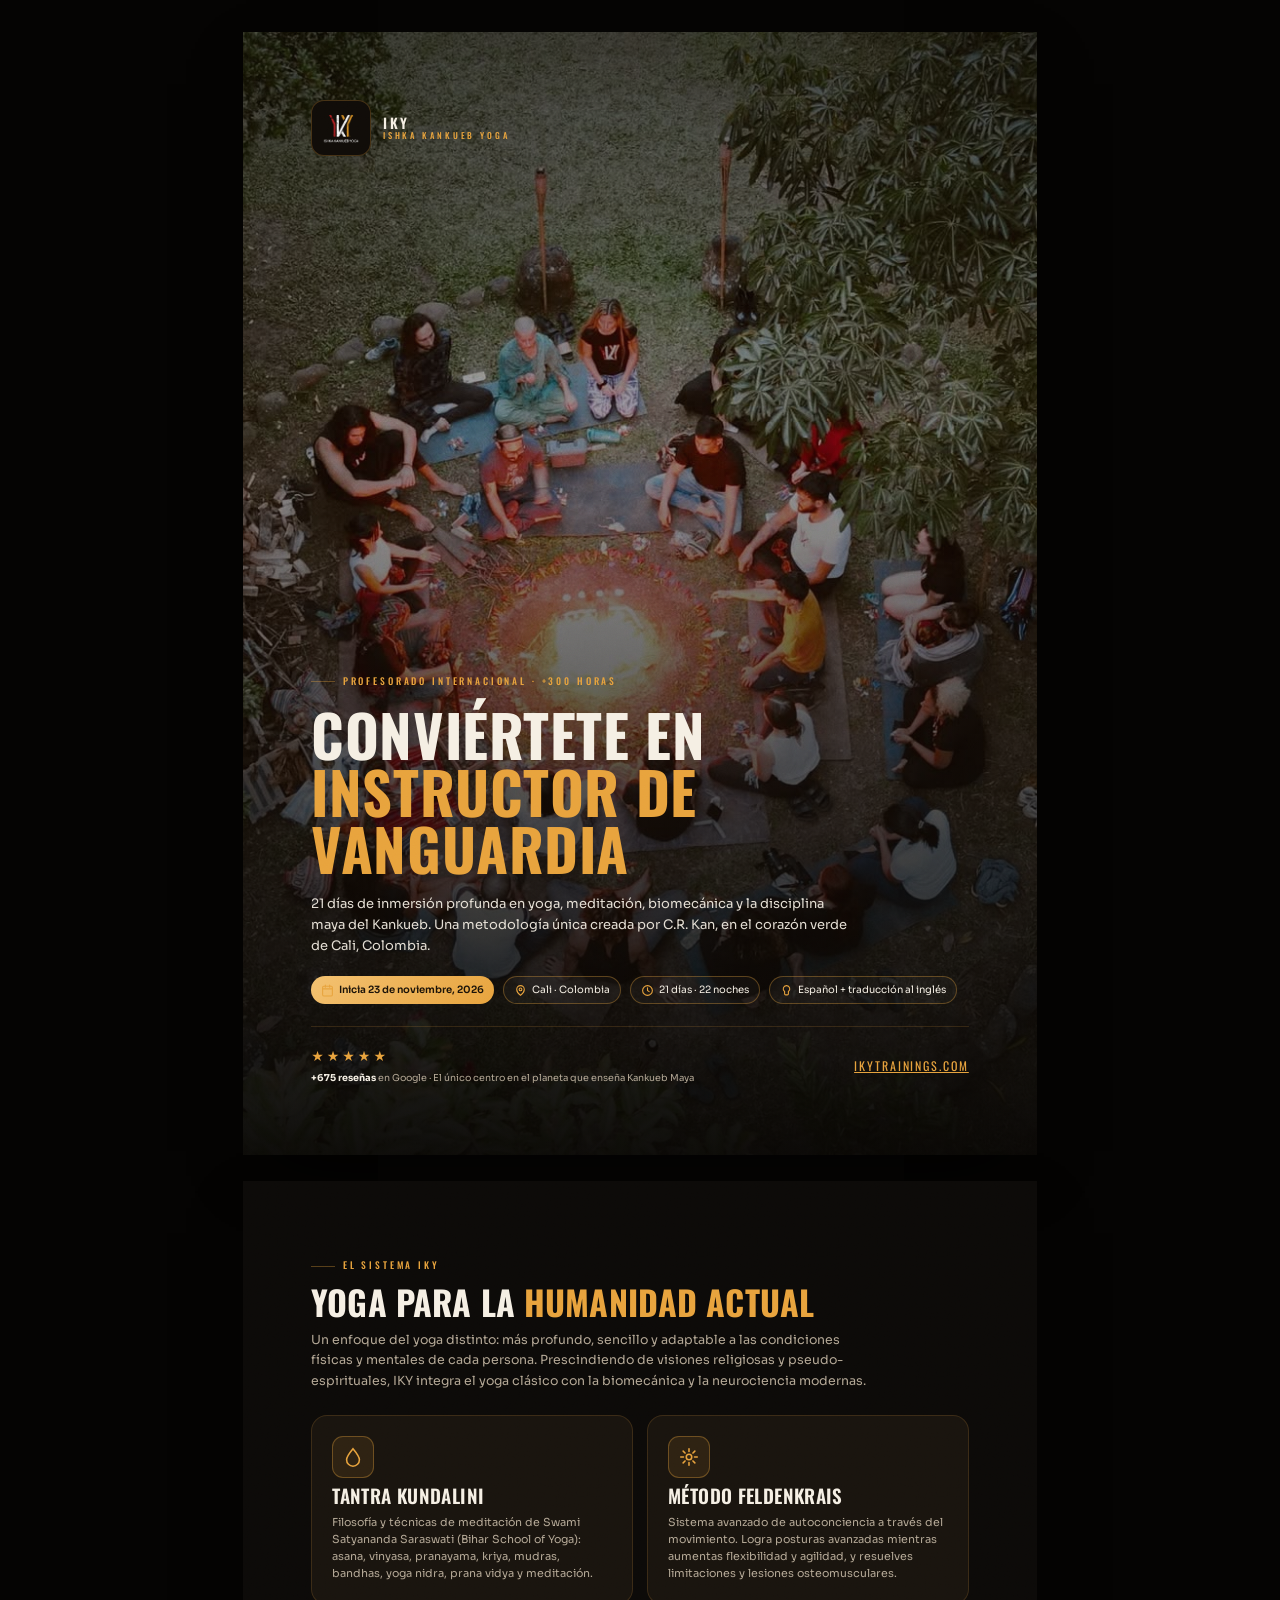
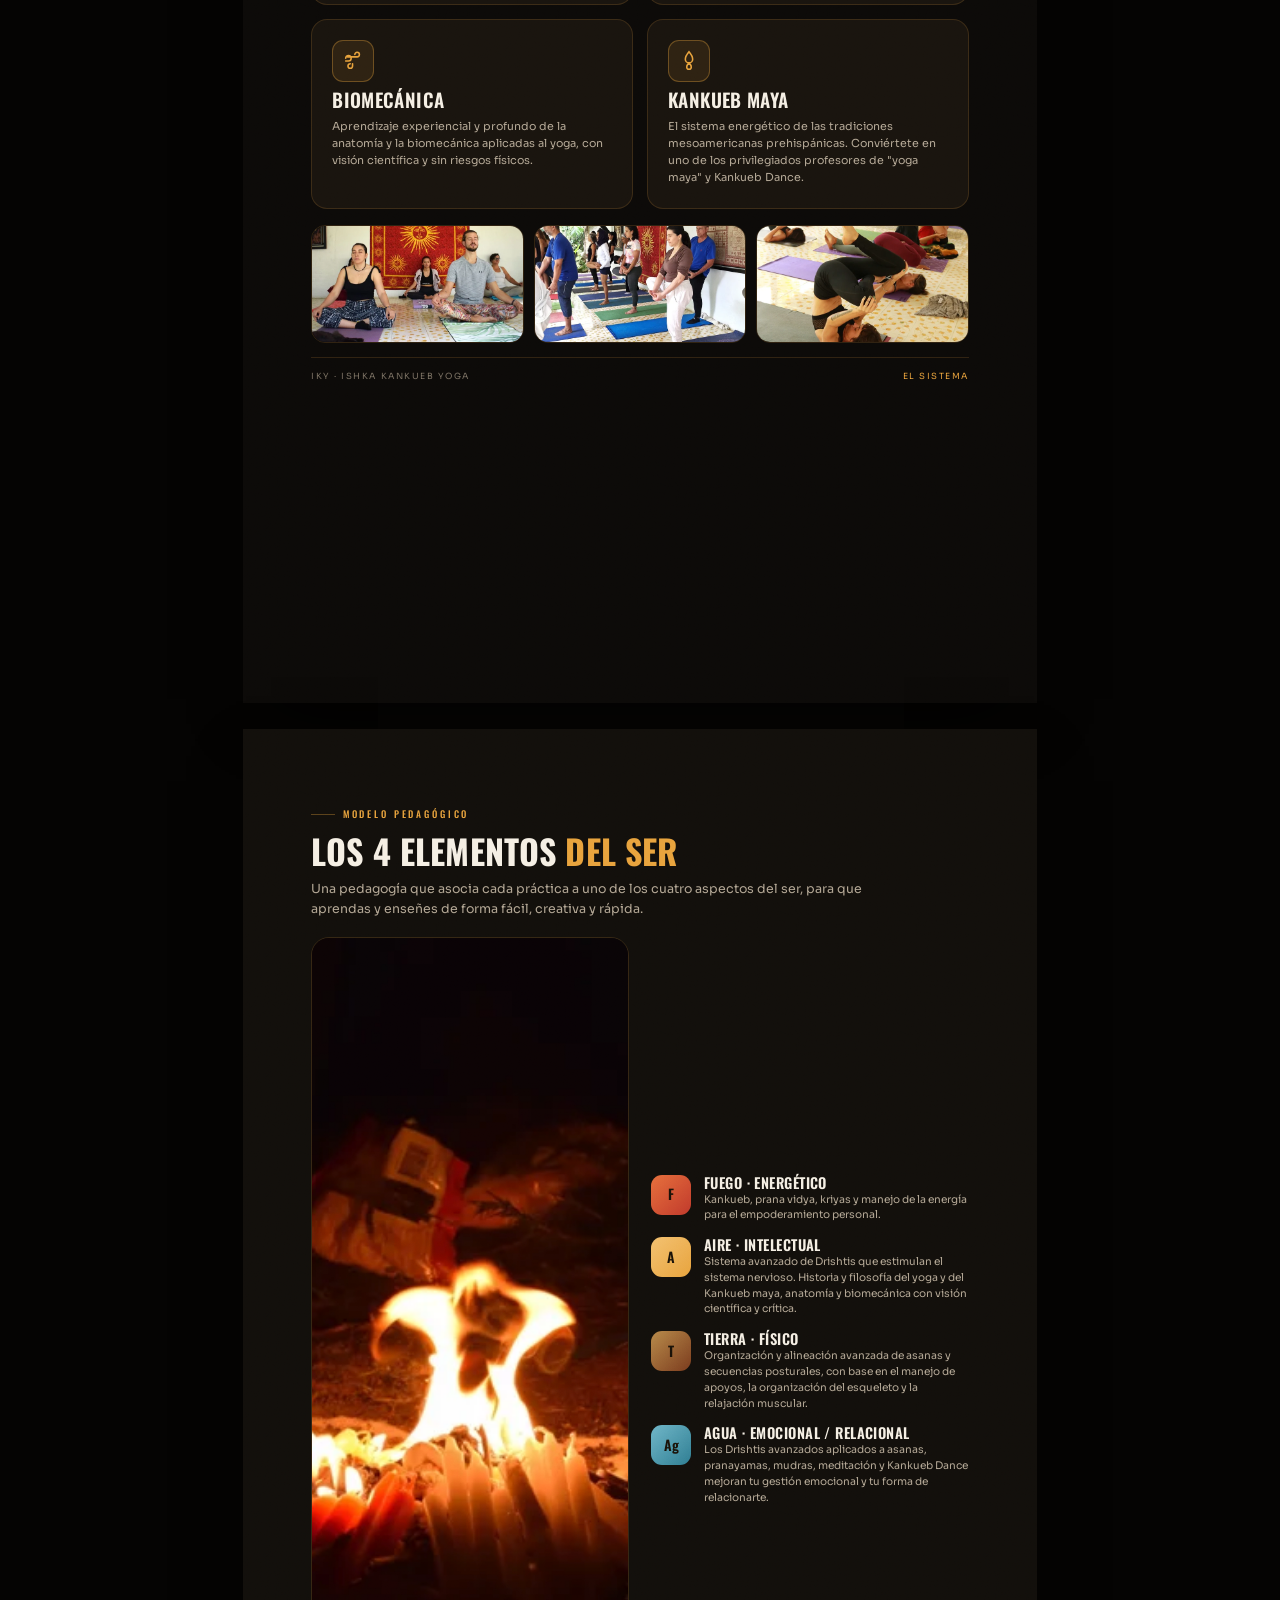
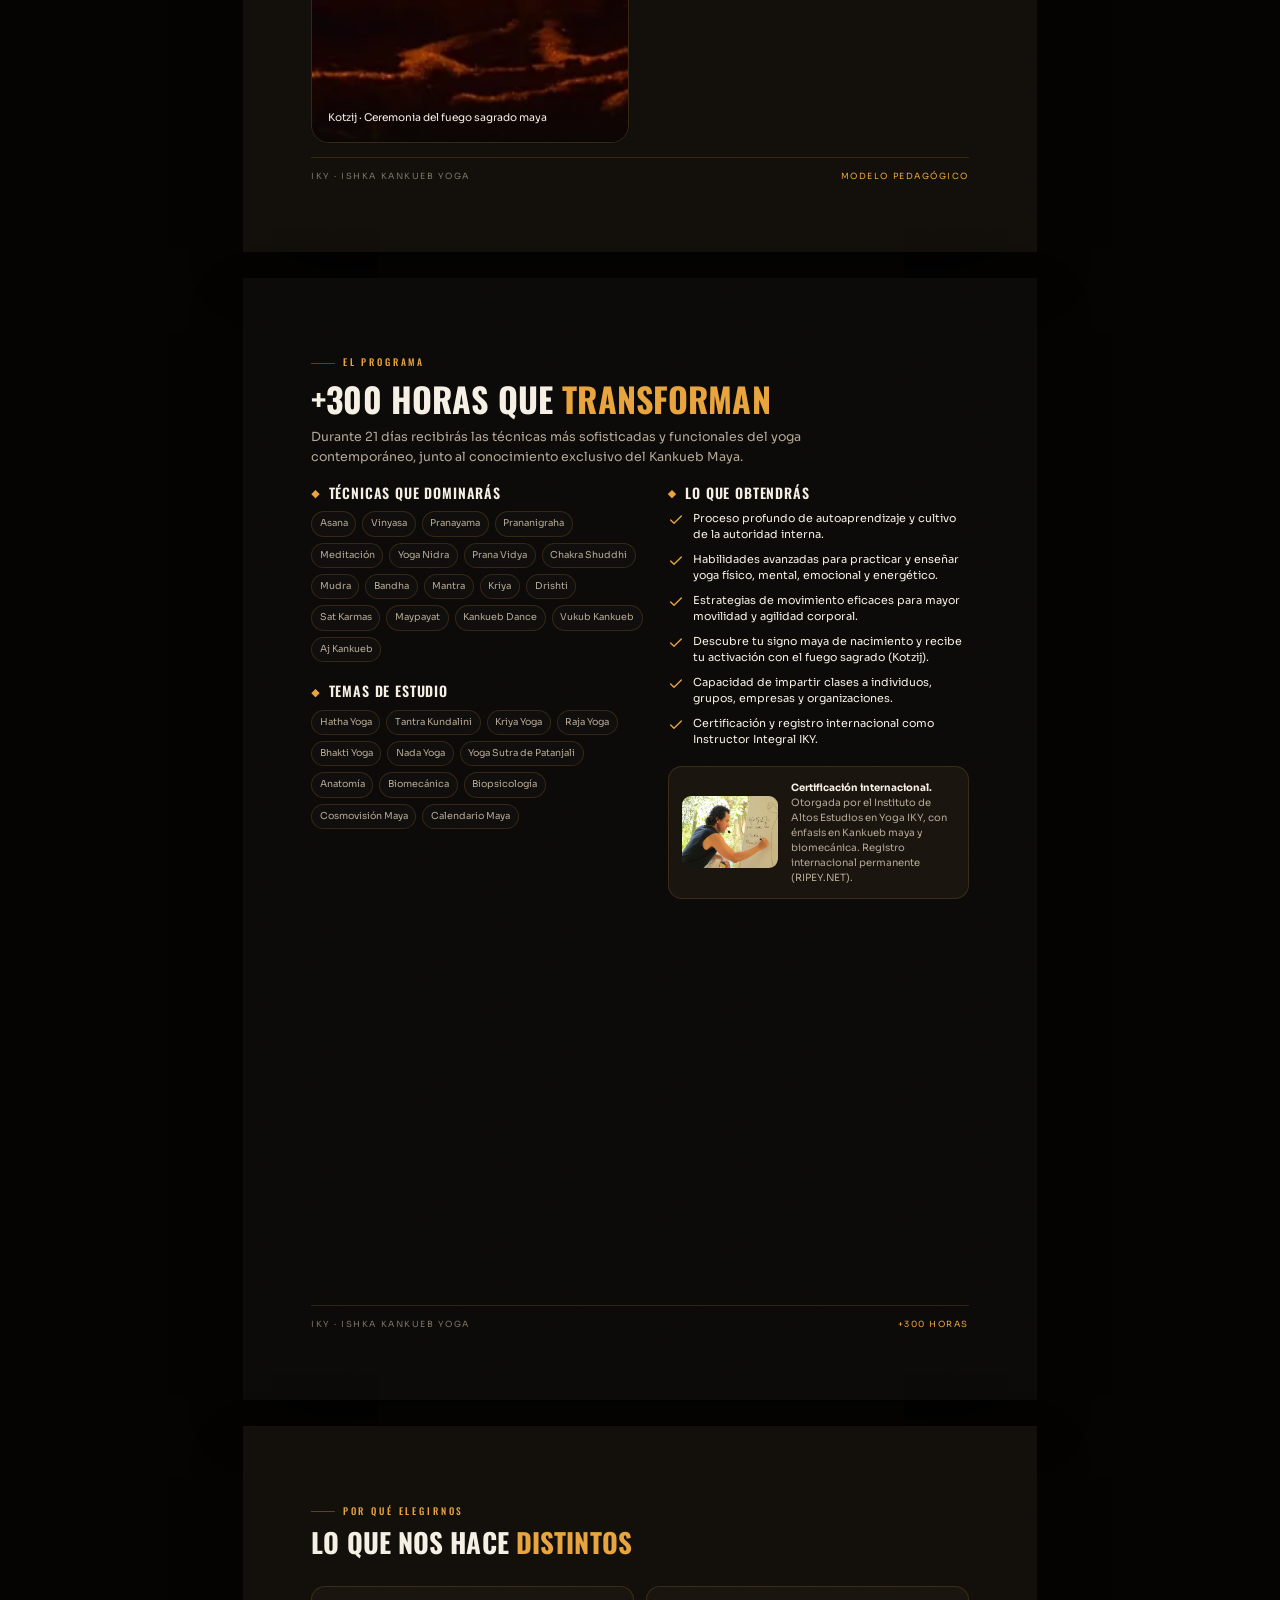
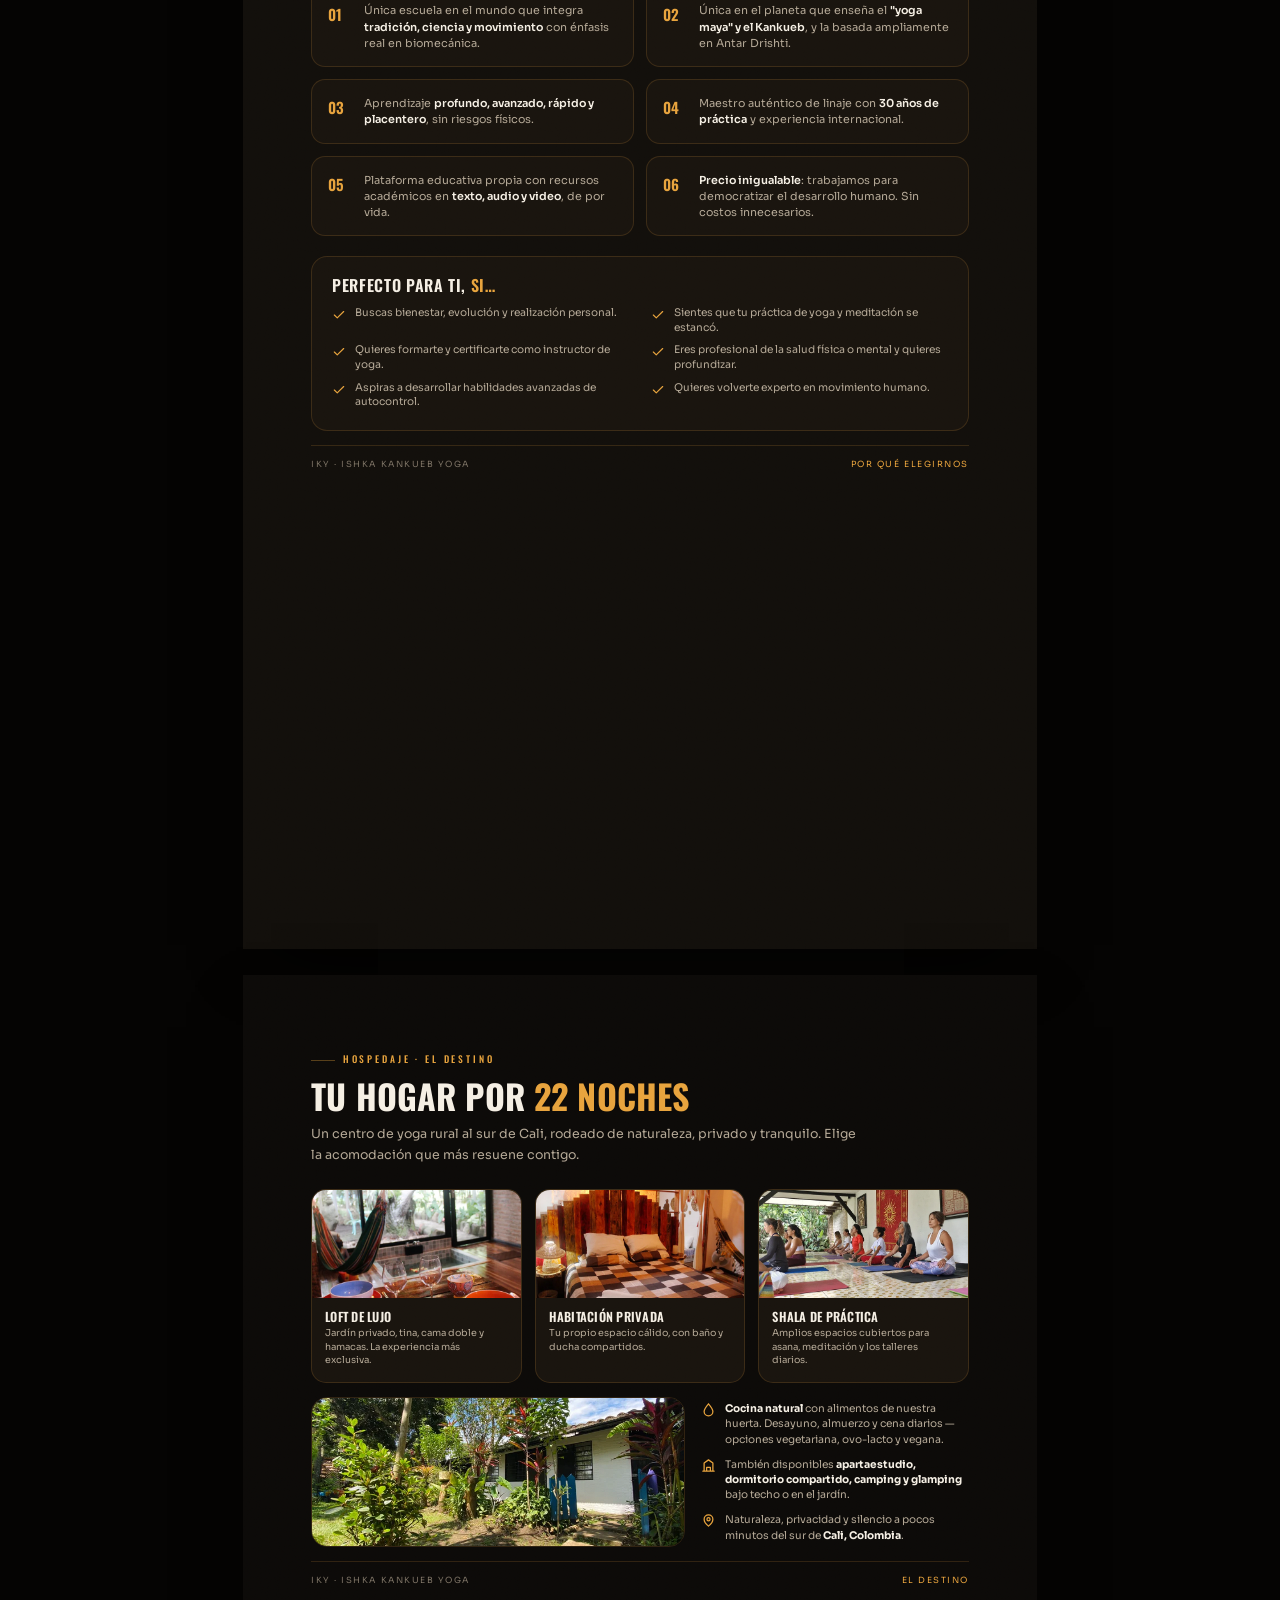
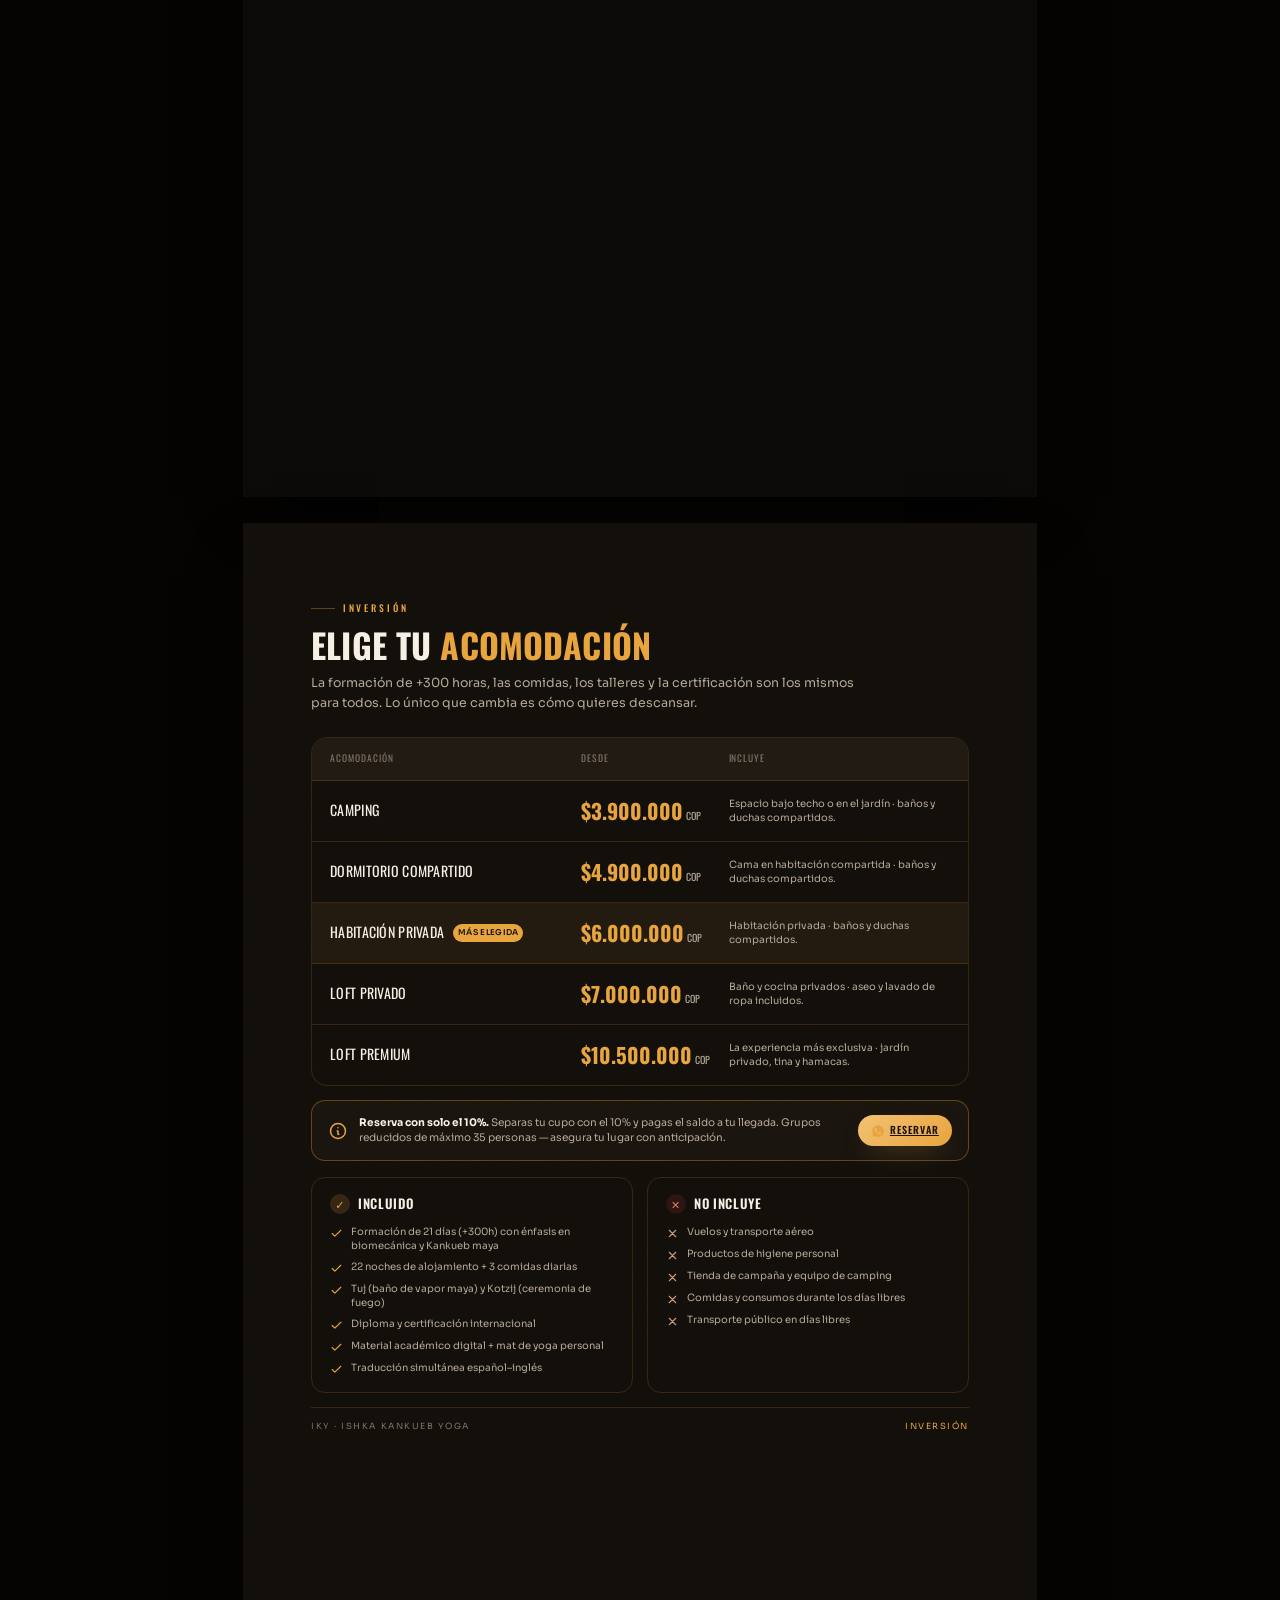
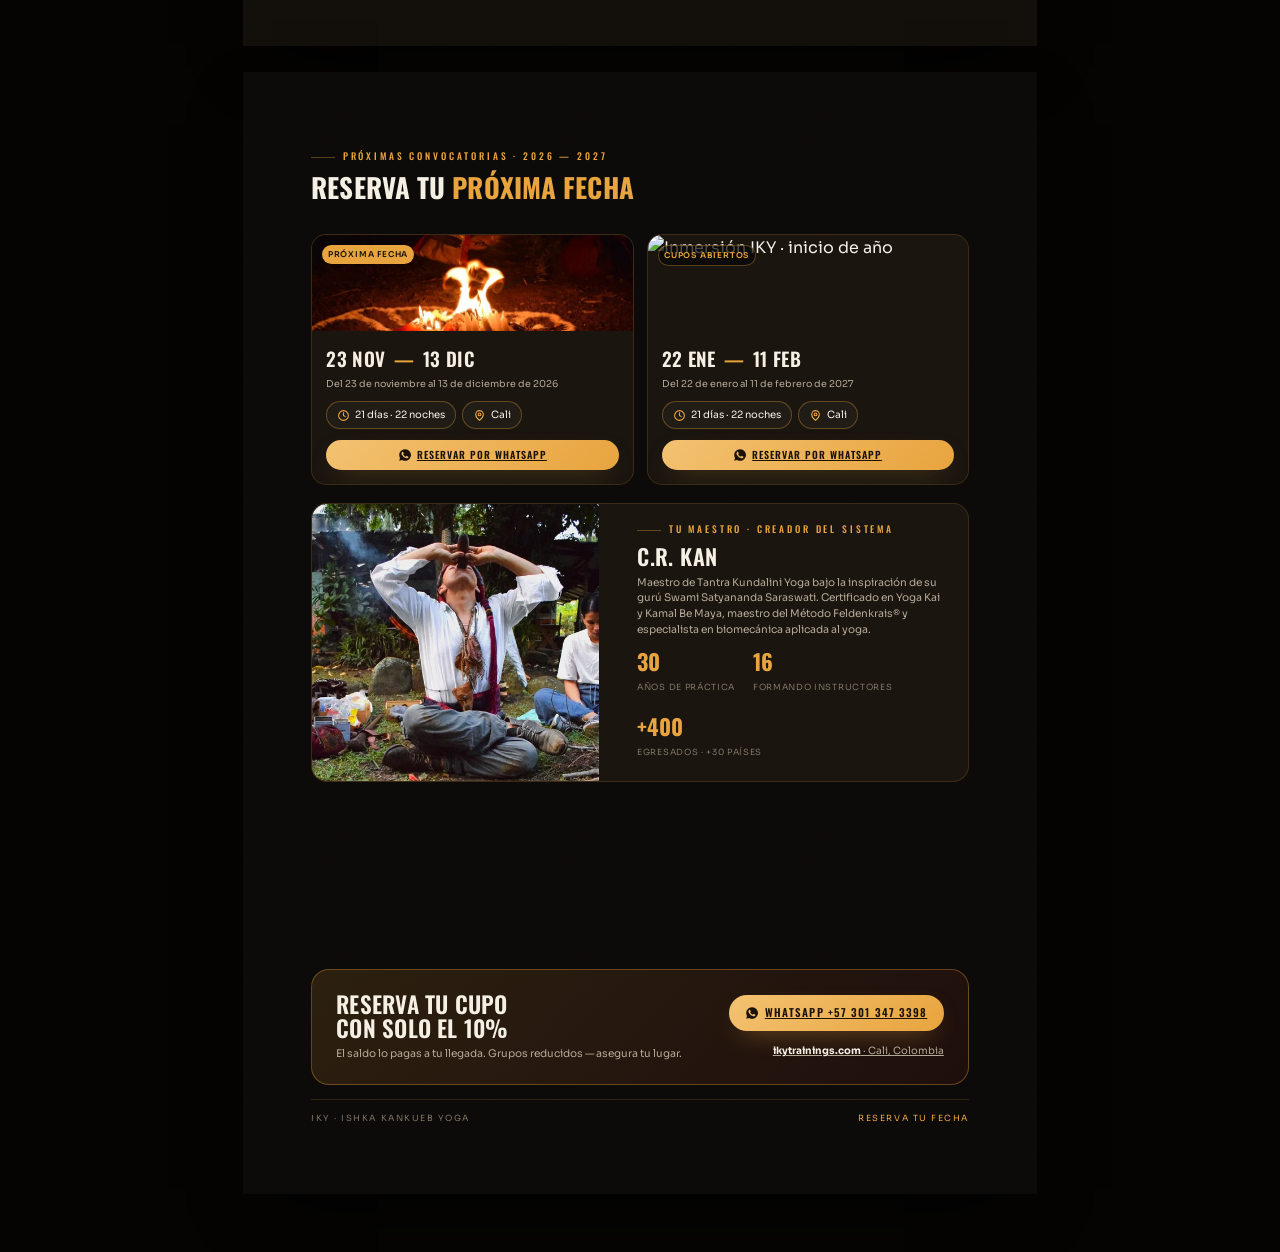
==== commit 2736ecb4: "Aviso de descuentos y precios especiales + corrección de fechas" ====
--- a/brochure/Brochure IKY-print.html
+++ b/brochure/Brochure IKY-print.html
@@ -23,7 +23,7 @@
       <h1 class="cover__title">Conviértete en<em>instructor de vanguardia</em></h1>
       <p class="cover__sub">21 días de inmersión profunda en yoga, meditación, biomecánica y la disciplina maya del Kankueb. Una metodología única creada por C.R. Kan, en el corazón verde de Cali, Colombia.</p>
       <div class="cover__chips">
-        <span class="chip chip--solid"><svg viewBox="0 0 24 24" fill="none" stroke="currentColor" stroke-width="2"><rect x="3" y="4" width="18" height="18" rx="2"/><path d="M3 9h18M8 2v4M16 2v4" stroke-linecap="round"/></svg> Inicia 26 de julio, 2026</span>
+        <span class="chip chip--solid"><svg viewBox="0 0 24 24" fill="none" stroke="currentColor" stroke-width="2"><rect x="3" y="4" width="18" height="18" rx="2"/><path d="M3 9h18M8 2v4M16 2v4" stroke-linecap="round"/></svg> Inicia 23 de noviembre, 2026</span>
         <span class="chip"><svg viewBox="0 0 24 24" fill="none" stroke="currentColor" stroke-width="2"><path d="M12 21s-7-5.3-7-11a7 7 0 0 1 14 0c0 5.7-7 11-7 11Z"/><circle cx="12" cy="10" r="2.5"/></svg> Cali · Colombia</span>
         <span class="chip"><svg viewBox="0 0 24 24" fill="none" stroke="currentColor" stroke-width="2"><circle cx="12" cy="12" r="9"/><path d="M12 7v5l3 2" stroke-linecap="round"/></svg> 21 días · 22 noches</span>
         <span class="chip"><svg viewBox="0 0 24 24" fill="none" stroke="currentColor" stroke-width="2"><path d="M12 3a6 6 0 0 0-3.5 10.9V18a2 2 0 0 0 2 2h3a2 2 0 0 0 2-2v-4.1A6 6 0 0 0 12 3Z"/></svg> Español + traducción al inglés</span>
@@ -244,27 +244,27 @@
       </div>
       <div class="prow">
         <span class="prow__name">Camping</span>
-        <span class="prow__price">US$590<span>USD</span></span>
+        <span class="prow__price">$3.900.000<span>COP</span></span>
         <span class="prow__desc">Espacio bajo techo o en el jardín · baños y duchas compartidos.</span>
       </div>
       <div class="prow">
         <span class="prow__name">Dormitorio compartido</span>
-        <span class="prow__price">US$850<span>USD</span></span>
+        <span class="prow__price">$4.900.000<span>COP</span></span>
         <span class="prow__desc">Cama en habitación compartida · baños y duchas compartidos.</span>
       </div>
       <div class="prow prow--feat">
         <span class="prow__name">Habitación privada <span class="badge">Más elegida</span></span>
-        <span class="prow__price">US$1,150<span>USD</span></span>
+        <span class="prow__price">$6.000.000<span>COP</span></span>
         <span class="prow__desc">Habitación privada · baños y duchas compartidos.</span>
       </div>
       <div class="prow">
         <span class="prow__name">Loft privado</span>
-        <span class="prow__price">US$1,450<span>USD</span></span>
+        <span class="prow__price">$7.000.000<span>COP</span></span>
         <span class="prow__desc">Baño y cocina privados · aseo y lavado de ropa incluidos.</span>
       </div>
       <div class="prow">
         <span class="prow__name">Loft Premium</span>
-        <span class="prow__price">US$2,950<span>USD</span></span>
+        <span class="prow__price">$10.500.000<span>COP</span></span>
         <span class="prow__desc">La experiencia más exclusiva · jardín privado, tina y hamacas.</span>
       </div>
     </div>
